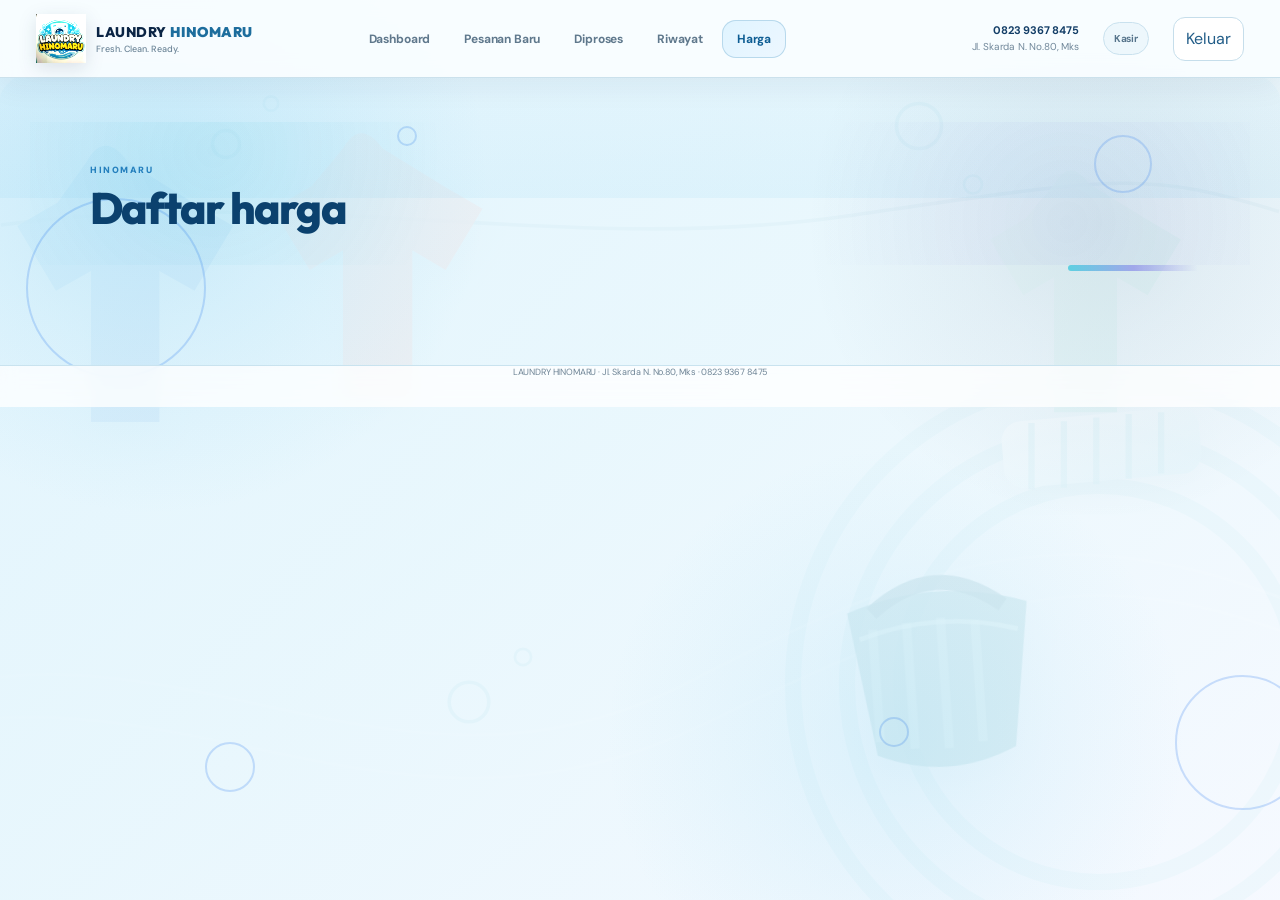
==== harga.html @ 33498ebe "Upload website Laundry Hinomaru" ====
<!DOCTYPE html>
<html lang="id">
 <head>
  <meta charset="utf-8"/>
  <meta content="width=device-width,initial-scale=1" name="viewport"/>
  <title>
   Harga &middot; Hinomaru
  </title>
  <link href="https://cdn.jsdelivr.net/npm/bootstrap@5.3.3/dist/css/bootstrap.min.css" rel="stylesheet"/>
  <link href="style.css" rel="stylesheet"/>
  <script src="jquery-3.7.1.min.js">
  </script>
 </head>
 <body class="app-bg price-page">
  <div class="wash-bg">
   <span>
   </span>
   <span>
   </span>
   <span>
   </span>
   <span>
   </span>
   <span>
   </span>
   <span>
   </span>
  </div>
  <header class="topbar">
   <a class="brand" href="index.html">
    <img src="assets/logo-hinomaru-bright.png"/>
    <span>
     LAUNDRY
     <b>
      HINOMARU
     </b>
     <small>
      Fresh. Clean. Ready.
     </small>
    </span>
   </a>
   <nav>
    <a href="index.html">
     Dashboard
    </a>
    <a href="pesanan.html">
     Pesanan Baru
    </a>
    <a href="proses.html">
     Diproses
    </a>
    <a href="riwayat.html">
     Riwayat
    </a>
    <a class="active" href="harga.html">
     Harga
    </a>
   </nav>
   <div class="nav-contact">
    <b>
     0823 9367 8475
    </b>
    <small>
     Jl. Skarda N. No.80, Mks
    </small>
   </div>
   <span class="cashier-chip">
    Kasir
    <b id="cashierName">
    </b>
   </span>
   <button class="logout-btn" id="logoutBtn" title="Keluar dari akun" type="button">
    Keluar
   </button>
  </header>
  <main class="container py-4">
   <div class="page-title mb-4">
    <div>
     <span class="eyebrow">
      HINOMARU
     </span>
     <h1>
      Daftar harga
     </h1>
    </div>
   </div>
   <section class="row row-cols-1 row-cols-md-2 row-cols-lg-3 g-4" id="fullPriceList">
   </section>
  </main>
  <footer>
   LAUNDRY HINOMARU &middot; Jl. Skarda N. No.80, Mks &middot; 0823 9367 8475
  </footer>
  <script src="https://cdn.jsdelivr.net/npm/bootstrap@5.3.3/dist/js/bootstrap.bundle.min.js">
  </script>
  <script src="app.js">
  </script>
 </body>
</html>
---- style.css ----
@import url("https://fonts.googleapis.com/css2?family=DM+Sans:wght@400;500;600;700&family=Outfit:wght@500;600;700;800&display=swap");
:root  {
--ink:#063e56;
  --ink2:#0b6179;
  --muted:#5f8290;
  --blue:#087fa8;
  --cyan:#19bfd1;
  --aqua:#d9f7ff;
  --mint:#ddf9f1;
  --lav:#e7e9ff;
  --peach:#fff0e5;
  --line:#b9e3ec;
  --white:#fff;
  --shadow:0 24px 70px rgba(3,82,111,.15)
}
html  {
scroll-behavior:smooth
}
body  {
margin:0;
  color:var(--ink);
  font-family:"DM Sans",Arial,sans-serif;
  background:#cfeef8
}
a  {
text-decoration:none;
  color:inherit
}
button,input,select  {
font:inherit
}
.app-bg  {
min-height:100vh;
  overflow-x:hidden;
  position:relative
}
.wash-bg  {
position:fixed;
  inset:0;
  pointer-events:none;
  overflow:hidden;
  z-index:-1;
  background:linear-gradient(135deg,rgba(196,237,248,.96),rgba(228,247,255,.9) 42%,rgba(213,247,241,.92)),url("assets/background.svg") center/cover fixed
}
.wash-bg:before  {
content:"";
  position:absolute;
  inset:0;
  background:radial-gradient(circle at 15% 18%,rgba(27,177,207,.2),transparent 24%),radial-gradient(circle at 85% 22%,rgba(112,130,236,.16),transparent 22%),radial-gradient(circle at 70% 84%,rgba(39,194,170,.16),transparent 28%);
  mix-blend-mode:multiply
}
.wash-bg:after  {
content:"";
  position:absolute;
  left:-8%;
  right:-8%;
  bottom:-7%;
  height:30%;
  background:linear-gradient(180deg,transparent,rgba(30,166,193,.18));
  border-radius:50% 50% 0 0;
  animation:waterPulse 8s ease-in-out infinite
}
.wash-bg span  {
position:absolute;
  border:2px solid rgba(22,151,182,.2);
  border-radius:50%;
  animation:float 8s ease-in-out infinite
}
.wash-bg span:nth-child(1)  {
width:180px;
  height:180px;
  left:2%;
  top:22%
}
.wash-bg span:nth-child(2)  {
width:58px;
  height:58px;
  right:10%;
  top:15%;
  animation-delay:1.4s
}
.wash-bg span:nth-child(3)  {
width:30px;
  height:30px;
  right:29%;
  bottom:17%;
  animation-delay:2.2s
}
.wash-bg span:nth-child(4)  {
width:135px;
  height:135px;
  right:-30px;
  bottom:10%;
  animation-delay:3s
}
.wash-bg span:nth-child(5)  {
width:20px;
  height:20px;
  left:31%;
  top:14%;
  animation-delay:3.8s
}
.wash-bg span:nth-child(6)  {
width:50px;
  height:50px;
  left:16%;
  bottom:12%;
  animation-delay:1s
}
.topbar  {
height:76px;
  background:rgba(247,253,255,.84);
  backdrop-filter:blur(20px);
  border-bottom:1px solid rgba(128,202,213,.38);
  display:flex;
  align-items:center;
  padding:0 34px;
  gap:24px;
  position:sticky;
  top:0;
  z-index:20;
  box-shadow:0 4px 25px rgba(4,83,105,.05)
}
.brand  {
display:flex;
  align-items:center;
  gap:10px;
  min-width:245px
}
.brand img  {
width:48px;
  height:48px;
  object-fit:contain;
  filter:brightness(1.18) contrast(1.03) drop-shadow(0 4px 7px rgba(0,80,100,.1))
}
.brand span  {
font:800 13px "Outfit";
  letter-spacing:.04em
}
.brand small  {
display:block;
  font:500 9px "DM Sans";
  color:#8aa0a7;
  letter-spacing:0;
  margin-top:2px
}
nav  {
display:flex;
  align-items:center;
  gap:4px;
  flex:1;
  justify-content:center
}
nav a  {
padding:10px 14px;
  border-radius:13px;
  color:#67818c;
  font-size:12px;
  font-weight:700;
  transition:.25s
}
nav a:hover  {
color:var(--blue);
  background:#e9fbfc;
  transform:translateY(-1px)
}
nav a.active  {
color:#066d8c;
  background:#dff7f8;
  box-shadow:inset 0 0 0 1px #c7edf0
}
.nav-contact  {
min-width:205px;
  text-align:right;
  color:#087f99;
  line-height:1.15
}
.nav-contact b  {
display:block;
  font-size:11px
}
.nav-contact small  {
display:block;
  margin-top:4px;
  color:#7d949c;
  font-size:9px
}
.container  {
width:min(1160px,calc(100% - 42px));
  margin:32px auto 72px
}
.hero  {
border-radius:32px;
  position:relative;
  overflow:hidden
}
.modern-hero  {
min-height:400px;
  padding:50px 54px;
  display:flex;
  align-items:center;
  background:linear-gradient(118deg,#08789b 0%,#10a8bd 50%,#46d2d1 100%);
  box-shadow:0 28px 70px rgba(5,105,128,.18);
  color:#fff
}
.modern-hero:before  {
content:"";
  position:absolute;
  width:620px;
  height:620px;
  border-radius:50%;
  right:-230px;
  top:-300px;
  border:40px solid rgba(255,255,255,.07);
  box-shadow:0 0 0 40px rgba(255,255,255,.035),0 0 0 80px rgba(255,255,255,.025)
}
.modern-hero:after  {
content:"";
  position:absolute;
  left:-10%;
  right:-10%;
  bottom:-50px;
  height:100px;
  background:rgba(255,255,255,.08);
  border-radius:50% 50% 0 0;
  transform:rotate(-2deg)
}
.hero-copy  {
position:relative;
  z-index:2
}
.eyebrow  {
font-size:9px;
  font-weight:900;
  letter-spacing:.17em;
  color:#0c92a7
}
.hero .eyebrow  {
color:#c8ffff
}
.hero h1,.page-title h1  {
font:800 48px/1.02 "Outfit";
  margin:12px 0
}
.hero h1 em  {
font-style:normal;
  color:#c7ffff
}
.hero p  {
max-width:430px;
  color:#d9fbfc;
  margin:0 0 24px;
  font-size:13px
}
.primary-btn  {
border:0;
  border-radius:14px;
  background:linear-gradient(135deg,#fff,#e5ffff);
  color:#076d8c;
  padding:13px 18px;
  font-weight:900;
  cursor:pointer;
  box-shadow:0 12px 26px rgba(0,50,70,.16);
  transition:.25s
}
.primary-btn:hover  {
transform:translateY(-3px);
  box-shadow:0 18px 32px rgba(0,50,70,.22)
}
.laundry-scene  {
position:absolute;
  right:45px;
  top:30px;
  width:410px;
  height:335px;
  z-index:2
}
.clothes-line  {
position:absolute;
  left:25px;
  right:25px;
  top:72px;
  height:2px;
  background:rgba(255,255,255,.62);
  transform:rotate(-4deg);
  box-shadow:0 4px 12px rgba(0,0,0,.08)
}
.hanger  {
position:absolute;
  top:66px;
  width:92px;
  height:135px
}
.hanger i  {
position:absolute;
  top:-2px;
  left:42px;
  width:9px;
  height:17px;
  border:2px solid rgba(255,255,255,.8);
  border-bottom:0;
  border-radius:8px
}
.hanger b  {
position:absolute;
  left:10px;
  top:13px;
  width:72px;
  height:105px;
  border-radius:15px 15px 28px 28px;
  background:linear-gradient(145deg,rgba(255,255,255,.85),rgba(184,248,250,.38));
  box-shadow:inset 0 0 0 1px rgba(255,255,255,.35);
  clip-path:polygon(30% 0,70% 0,82% 16%,100% 27%,87% 47%,75% 36%,75% 100%,25% 100%,25% 36%,13% 47%,0 27%,18% 16%)
}
.h1  {
left:35px
}
.h2  {
left:147px;
  top:85px;
  transform:scale(.84) rotate(3deg)
}
.h3  {
right:35px;
  top:63px;
  transform:scale(.72) rotate(-3deg)
}
.h1 b  {
background:linear-gradient(145deg,#ffd9dc,#bdeef7)
}
.h2 b  {
background:linear-gradient(145deg,#d8e0ff,#9fe7ee)
}
.h3 b  {
background:linear-gradient(145deg,#fff2c8,#b8f0ea)
}
.folded-stack  {
position:absolute;
  left:34px;
  bottom:38px;
  width:150px;
  height:82px
}
.folded-stack i  {
position:absolute;
  left:0;
  width:150px;
  height:34px;
  border-radius:11px;
  background:linear-gradient(135deg,#e5faff,#9edce8);
  box-shadow:0 8px 10px rgba(0,70,90,.12);
  border:1px solid rgba(255,255,255,.35)
}
.folded-stack i:nth-child(1)  {
bottom:0
}
.folded-stack i:nth-child(2)  {
bottom:23px;
  left:8px;
  background:linear-gradient(135deg,#e9edff,#b9c9f4)
}
.folded-stack i:nth-child(3)  {
bottom:45px;
  left:15px;
  background:linear-gradient(135deg,#fff0e8,#f5d4bd)
}
.basket  {
position:absolute;
  right:42px;
  bottom:35px;
  width:145px;
  height:88px;
  border-radius:16px 16px 28px 28px;
  background:repeating-linear-gradient(90deg,rgba(255,255,255,.18) 0 9px,rgba(255,255,255,.04) 9px 17px),linear-gradient(145deg,#2c91aa,#126f8f);
  box-shadow:0 18px 25px rgba(0,70,90,.18);
  transform:skew(-4deg)
}
.basket:before  {
content:"";
  position:absolute;
  left:23px;
  top:-18px;
  width:98px;
  height:35px;
  border:6px solid rgba(255,255,255,.45);
  border-bottom:0;
  border-radius:60px 60px 0 0
}
.basket span  {
position:absolute;
  width:22px;
  height:22px;
  border-radius:50%;
  background:#c9faff;
  top:-17px;
  animation:bubble 3s infinite
}
.basket span:nth-child(1)  {
left:42px
}
.basket span:nth-child(2)  {
left:68px;
  top:-27px;
  animation-delay:.7s
}
.basket span:nth-child(3)  {
left:91px;
  top:-12px;
  animation-delay:1.3s
}
.basket b  {
position:absolute;
  right:12px;
  bottom:10px;
  color:#bdf8fa;
  font:800 18px "Outfit"
}
.scene-bubble  {
position:absolute;
  border:2px solid rgba(255,255,255,.5);
  border-radius:50%;
  color:#fff;
  display:grid;
  place-items:center;
  animation:bubble 4s ease-in-out infinite
}
.b1  {
width:32px;
  height:32px;
  right:20px;
  top:38px
}
.b2  {
width:13px;
  height:13px;
  right:92px;
  top:22px;
  animation-delay:1s
}
.b3  {
width:19px;
  height:19px;
  left:7px;
  bottom:105px;
  animation-delay:1.8s
}
.water-ring  {
position:absolute;
  width:260px;
  height:90px;
  right:25px;
  bottom:8px;
  border:3px solid rgba(255,255,255,.27);
  border-radius:50%;
  transform:rotate(-6deg)
}
.stats  {
display:grid;
  grid-template-columns:repeat(5,1fr);
  gap:14px;
  margin-top:18px
}
.stat-card  {
background:linear-gradient(145deg,rgba(249,254,255,.82),rgba(228,249,255,.72));
  border:1px solid rgba(204,235,239,.95);
  border-radius:20px;
  padding:18px;
  display:flex;
  align-items:center;
  gap:12px;
  box-shadow:0 12px 30px rgba(4,83,105,.06);
  transition:.25s;
  backdrop-filter:blur(12px)
}
.stat-card:hover  {
transform:translateY(-5px);
  box-shadow:0 18px 38px rgba(4,83,105,.11)
}
.stat-card small  {
display:block;
  color:#78909a;
  font-size:10px
}
.stat-card strong  {
font:800 22px "Outfit";
  display:block;
  margin-top:2px
}
.revenue  {
background:linear-gradient(135deg,#e4faf4,#e6f9ff)
}
.dashboard-grid  {
display:grid;
  grid-template-columns:1.35fr .65fr;
  gap:18px;
  margin-top:18px
}
.panel  {
background:linear-gradient(145deg,rgba(248,254,255,.84),rgba(230,249,255,.78));
  border:1px solid rgba(209,236,239,.95);
  border-radius:26px;
  box-shadow:0 18px 50px rgba(4,83,105,.08);
  backdrop-filter:blur(14px)
}
.recent-panel  {
padding:25px
}
.panel-head  {
display:flex;
  justify-content:space-between;
  align-items:center;
  margin-bottom:15px
}
.panel-head h2,.items-head h2,.queue-panel h2  {
font:700 21px "Outfit";
  margin:5px 0
}
.panel-head a  {
font-size:11px;
  color:#0887a1;
  font-weight:800
}
.recent-item  {
display:flex;
  align-items:center;
  justify-content:space-between;
  padding:15px 0;
  border-bottom:1px solid #e6f2f3;
  transition:.2s
}
.recent-item:last-child  {
border-bottom:0
}
.recent-item:hover  {
padding-left:5px
}
.recent-item b  {
display:block;
  font-size:13px
}
.recent-item small  {
display:block;
  color:#81959d;
  font-size:10px;
  margin-top:3px;
  max-width:480px;
  white-space:nowrap;
  overflow:hidden;
  text-overflow:ellipsis
}
.recent-item strong  {
font:800 14px "Outfit"
}
.flow-step>span  {
width:34px;
  height:34px;
  border-radius:12px;
  background:#e8f8fa;
  color:#0a88a2;
  display:grid;
  place-items:center;
  font:800 10px "Outfit"
}
.flow-step.active>span  {
background:#d5f7ed;
  color:#11825f
}
.flow-step b  {
display:block;
  font-size:11px
}
.flow-step small  {
display:block;
  color:#83989f;
  font-size:9px;
  margin-top:3px
}
.page-title  {
display:flex;
  justify-content:space-between;
  align-items:flex-end;
  margin-bottom:22px
}
.page-title h1  {
font-size:40px;
  margin:6px 0
}
.page-title p  {
margin:0;
  color:#78909a;
  font-size:13px
}
.search  {
display:flex;
  align-items:center;
  gap:8px;
  background:rgba(255,255,255,.78);
  border:1px solid #cfe9ec;
  border-radius:13px;
  padding:0 12px;
  width:250px
}
.search input  {
border:0;
  box-shadow:none;
  margin:0;
  padding:10px 2px;
  width:100%;
  background:transparent;
  outline:none
}
.order-layout  {
display:grid;
  grid-template-columns:1.35fr .65fr;
  gap:18px
}
.order-panel  {
padding:28px
}
.order-panel label  {
display:block;
  font-size:11px;
  font-weight:700;
  color:#55707a;
  margin-bottom:18px
}
.order-panel input,.order-panel select  {
width:100%;
  border:1px solid #c9e6ea;
  background:rgba(252,255,255,.92);
  border-radius:13px;
  padding:13px 14px;
  outline:none;
  color:var(--ink);
  margin-top:7px;
  transition:.2s
}
.order-panel input:focus,.order-panel select:focus  {
border-color:#55c7d3;
  box-shadow:0 0 0 4px rgba(36,197,216,.10)
}
.items-head  {
display:flex;
  align-items:center;
  justify-content:space-between;
  margin:18px 0 12px
}
.outline-btn  {
border:1px solid #bfe2e6;
  background:rgba(255,255,255,.86);
  color:#087f98;
  border-radius:11px;
  padding:9px 12px;
  font-size:11px;
  font-weight:900;
  cursor:pointer
}
.service-row  {
display:grid;
  grid-template-columns:1fr 115px 145px 42px;
  gap:8px;
  align-items:end;
  padding:12px;
  background:linear-gradient(135deg,#f7ffff,#f0fbff);
  border:1px solid #d9edef;
  border-radius:17px;
  margin-bottom:9px;
  animation:rise .35s both
}
.service-row label  {
margin:0
}
.service-row select,.service-row input  {
margin-top:5px;
  padding:11px 10px
}
.row-price  {
font-size:10px;
  color:#75909a;
  padding:0 4px 11px
}
.row-price b  {
display:block;
  color:#087f98;
  font:800 12px "Outfit";
  margin-top:3px
}
.remove-item  {
width:38px;
  height:38px;
  border-radius:11px;
  border:0;
  background:#fff0f0;
  color:#d66a6a;
  cursor:pointer
}
.order-total  {
margin-top:16px;
  padding:17px;
  border-radius:18px;
  background:linear-gradient(135deg,#dff8f3,#e4f8ff);
  display:flex;
  align-items:center;
  justify-content:space-between
}
.order-total small  {
display:block;
  color:#78909a;
  font-size:10px
}
.order-total strong  {
font:800 27px "Outfit";
  display:block;
  margin-top:2px
}
.side-note h2  {
font:800 29px/1.08 "Outfit";
  margin:8px 0 22px
}
.mini-info>span  {
width:25px;
  height:25px;
  border-radius:8px;
  background:#dff7ef;
  color:#0b9a73;
  display:grid;
  place-items:center;
  font-size:12px
}
.mini-info b  {
display:block;
  font-size:11px
}
.mini-info small  {
display:block;
  color:#80959d;
  font-size:10px;
  margin-top:2px
}
.queue-grid  {
display:grid;
  grid-template-columns:1fr 1fr;
  gap:18px
}
.queue-panel  {
padding:22px
}
.queue-panel h2  {
display:flex;
  align-items:center;
  gap:7px
}
.queue-panel h2 b  {
font-size:10px;
  background:#eaf8f8;
  padding:4px 7px;
  border-radius:10px;
  color:#14849a
}
.dot  {
width:9px;
  height:9px;
  border-radius:50%;
  display:inline-block
}
.dot.processing  {
background:#f2b93f;
  box-shadow:0 0 0 5px #fff5db
}
.dot.done  {
background:#21b58a;
  box-shadow:0 0 0 5px #dcf8ee
}
.queue-card  {
border:1px solid #e0eff1;
  border-radius:17px;
  padding:15px;
  margin:10px 0;
  background:rgba(251,255,255,.88);
  transition:.22s
}
.queue-card:hover  {
transform:translateY(-3px);
  box-shadow:0 10px 24px rgba(5,83,105,.08)
}
.queue-top  {
display:flex;
  justify-content:space-between;
  align-items:center
}
.nota  {
font:700 11px "Outfit";
  color:#07819c
}
.status  {
font-size:9px;
  font-weight:900;
  border-radius:20px;
  padding:6px 9px
}
.status.DIPROSES  {
background:#fff4d9;
  color:#aa7410
}
.status.SELESAI  {
background:#dcf8ed;
  color:#138360
}
.status.DIAMBIL  {
background:#e9efff;
  color:#5266a7
}
.queue-card h3  {
font:700 15px "Outfit";
  margin:12px 0 5px
}
.queue-card p  {
font-size:10px;
  color:#778f97;
  margin:0
}
.queue-actions  {
display:flex;
  gap:6px;
  margin-top:13px
}
.small-btn  {
border:1px solid #cce7ea;
  background:#fff;
  border-radius:9px;
  padding:7px 9px;
  font-size:9px;
  font-weight:900;
  color:#087f98;
  cursor:pointer
}
.small-btn.success  {
background:#e4faf2;
  color:#11805e;
  border-color:#c6eedf
}
.small-btn.dark  {
background:#eaf1ff;
  color:#536da5;
  border-color:#d5e0fa
}
.history-panel  {
padding:20px
}
.history-head  {
display:flex;
  justify-content:space-between;
  align-items:center;
  margin-bottom:15px;
  color:#7b9299;
  font-size:11px
}
.table-wrap  {
overflow:auto
}
table  {
width:100%;
  border-collapse:collapse;
  min-width:700px
}
th  {
font-size:9px;
  text-transform:uppercase;
  letter-spacing:.08em;
  color:#8ba0a7;
  text-align:left;
  padding:12px;
  border-bottom:1px solid #e4f0f2
}
td  {
font-size:11px;
  padding:15px 12px;
  border-bottom:1px solid #edf4f5
}
td b  {
font-family:"Outfit"
}
.table-action  {
color:#087f98;
  font-weight:900;
  font-size:10px
}
.price-card  {
border-radius:22px;
  background:rgba(255,255,255,.78);
  border:1px solid #d9eef0;
  box-shadow:0 12px 35px rgba(4,83,105,.07);
  position:relative;
  overflow:hidden;
  transition:.25s
}
.price-card:hover  {
transform:translateY(-6px);
  box-shadow:0 22px 45px rgba(4,83,105,.12)
}
.price-card:after  {
content:"";
  position:absolute;
  width:120px;
  height:120px;
  border-radius:50%;
  background:linear-gradient(135deg,#e3f8ff,#f0eaff);
  right:-45px;
  top:-45px
}
.price-card h3  {
font:700 17px "Outfit";
  margin:0 0 6px;
  position:relative;
  z-index:1
}
.price-card p  {
color:#8aa0a8;
  font-size:10px;
  margin:0;
  position:relative;
  z-index:1
}
.price-card strong  {
display:block;
  font:800 22px "Outfit";
  margin-top:17px;
  color:#07819b;
  position:relative;
  z-index:1
}
.toast  {
position:fixed;
  right:22px;
  bottom:22px;
  background:#073b4c;
  color:#fff;
  border-radius:13px;
  padding:12px 16px;
  font-size:11px;
  box-shadow:0 15px 35px rgba(0,0,0,.18);
  transform:translateY(30px);
  opacity:0;
  pointer-events:none;
  transition:.3s;
  z-index:100
}
.toast.show  {
transform:translateY(0);
  opacity:1
}
.empty-state  {
text-align:center;
  color:#91a4aa;
  font-size:11px;
  padding:35px
}
.receipt-page  {
background:linear-gradient(135deg,#eafafb,#f3f0ff);
  min-height:100vh;
  padding:25px
}
.receipt-actions  {
max-width:700px;
  margin:0 auto 18px;
  display:flex;
  justify-content:space-between;
  align-items:center
}
.receipt-actions>a  {
font-size:12px;
  font-weight:900;
  color:#087f98
}
.receipt  {
width:min(700px,100%);
  margin:auto;
  background:#fff;
  padding:42px;
  border-radius:24px;
  box-shadow:0 24px 70px rgba(4,83,105,.15)
}
.receipt-head  {
display:flex;
  align-items:center;
  gap:15px;
  padding-bottom:18px;
  border-bottom:1px dashed #cbdfe2
}
.receipt-head img  {
width:70px;
  height:70px;
  object-fit:contain
}
.receipt-head h2  {
font:800 25px "Outfit";
  margin:0
}
.receipt-head p  {
font-size:10px;
  color:#718991;
  margin:3px 0
}
.receipt-title  {
text-align:center;
  font:800 18px "Outfit";
  margin:25px 0
}
.receipt-meta  {
display:grid;
  grid-template-columns:1fr 1fr;
  gap:13px
}
.receipt-meta span,.receipt-item small,.receipt-status span  {
display:block;
  color:#8aa0a7;
  font-size:9px
}
.receipt-meta b  {
display:block;
  font-size:11px;
  margin-top:4px
}
.receipt-line  {
border-top:1px dashed #d4e3e5;
  margin:22px 0
}
.receipt-item  {
padding:10px 0;
  border-bottom:1px solid #edf3f4;
  display:flex;
  justify-content:space-between
}
.receipt-item b  {
display:block;
  font-size:12px
}
.receipt-item strong  {
font:700 13px "Outfit"
}
.receipt-total  {
display:flex;
  justify-content:space-between;
  align-items:center;
  margin-top:20px
}
.receipt-total span  {
font-size:11px;
  font-weight:900
}
.receipt-total strong  {
font:800 27px "Outfit";
  color:#087f98
}
.receipt-status b  {
font-size:10px
}
.receipt-thanks  {
text-align:center;
  color:#80959d;
  font-size:10px;
  margin:25px 0 0
}
footer  {
text-align:center;
  color:#7e969e;
  font-size:9px;
  padding:0 20px 28px
}

.order-visual .eyebrow  {
display:none
}
.flow-panel .panel-head h2,.flow-panel .flow-step b,.flow-panel .flow-step small  {
display:none
}
.flow-panel .panel-head  {
margin:0
}
.flow-panel .panel-head>div  {
width:100%;
  height:10px
}
.flow-panel .panel-head .eyebrow  {
display:none
}
.flow-step>span  {
width:52px;
  height:52px;
  border-radius:18px;
  background:linear-gradient(135deg,#c9f1fb,#dcdcff);
  font-size:12px;
  box-shadow:0 8px 20px rgba(8,127,168,.1)
}
.flow-step.active>span  {
background:linear-gradient(135deg,#c8f6e8,#bceef8);
  color:#087b72
}
.recent-panel  {
background:linear-gradient(145deg,rgba(252,255,255,.86),rgba(229,248,255,.76))
}
.page-title  {
position:relative
}
.page-title:after  {
content:"";
  position:absolute;
  right:0;
  bottom:-8px;
  width:130px;
  height:6px;
  border-radius:999px;
  background:linear-gradient(90deg,#36c7dc,#8e91e8,transparent);
  opacity:.75
}
.price-card  {
background:linear-gradient(145deg,rgba(252,255,255,.84),rgba(226,247,255,.78))
}
.queue-card  {
background:linear-gradient(145deg,rgba(251,255,255,.92),rgba(232,249,255,.84))
}
.history-panel  {
background:linear-gradient(145deg,rgba(251,255,255,.88),rgba(229,248,255,.8))
}
.container  {
position:relative
}
.container:before  {
content:"";
  position:absolute;
  z-index:-1;
  left:-40px;
  right:-40px;
  top:8%;
  height:80%;
  background:radial-gradient(circle at 15% 20%,rgba(37,186,210,.08),transparent 22%),radial-gradient(circle at 85% 70%,rgba(117,124,230,.07),transparent 24%);
  pointer-events:none
}

:root  {
--ink:#063c58;
  --ink2:#075f7c;
  --muted:#668797;
  --blue:#087ea7;
  --cyan:#19bfd0;
  --sky:#eafaff;
  --mint:#e9fff9;
  --lav:#eef0ff;
  --peach:#fff2e9;
  --line:#a9dce9;
  --shadow:0 24px 70px rgba(3,73,104,.15);
  --deep-shadow:0 30px 90px rgba(2,73,102,.20)
}
body  {
background:#bfe8f4;
  color:var(--ink)
}
.wash-bg  {
background:linear-gradient(120deg,rgba(210,246,253,.76),rgba(225,236,255,.62) 52%,rgba(209,251,242,.7)),url("assets/background.svg") center/cover fixed;
  filter:saturate(1.12)
}
.wash-bg:before  {
background:linear-gradient(115deg,rgba(0,104,145,.08),rgba(42,203,216,.03) 45%,rgba(120,105,232,.07));
  mix-blend-mode:normal
}
.wash-bg:after  {
height:22%;
  bottom:-8%;
  background:linear-gradient(180deg,transparent,rgba(9,144,173,.12));
  animation:waterPulse 7s ease-in-out infinite
}
.topbar  {
height:82px;
  background:rgba(250,255,255,.82);
  border-bottom:1px solid rgba(104,190,211,.28);
  box-shadow:0 10px 40px rgba(5,80,108,.08)
}
.brand img  {
width:50px;
  height:50px;
  filter:brightness(1.16) saturate(1.08) contrast(1.04) drop-shadow(0 6px 10px rgba(0,85,105,.15))
}
.brand span  {
font-size:13px
}
.brand small  {
font-size:9px;
  color:#75919d
}
nav a  {
font-size:12px;
  padding:11px 16px;
  border-radius:14px
}
nav a.active  {
background:linear-gradient(135deg,#dcf9ff,#e7f1ff);
  box-shadow:0 8px 22px rgba(26,164,194,.10),inset 0 0 0 1px #b9e9f0
}
.nav-contact  {
min-width:230px
}
.nav-contact b  {
font-size:11px
}
.nav-contact small  {
font-size:10px;
  color:#668493
}
.container  {
margin:34px auto 78px
}
.modern-hero  {
min-height:430px;
  padding:56px 58px;
  background:linear-gradient(110deg,rgba(4,112,150,.97),rgba(12,160,184,.93) 48%,rgba(60,198,207,.91)),url("assets/background.svg") right center/cover;
  box-shadow:var(--deep-shadow);
  border:1px solid rgba(255,255,255,.34)
}
.modern-hero:before  {
width:720px;
  height:720px;
  right:-250px;
  top:-390px;
  border:42px solid rgba(255,255,255,.09);
  box-shadow:0 0 0 42px rgba(255,255,255,.035),0 0 0 88px rgba(255,255,255,.025)
}
.modern-hero:after  {
bottom:-70px;
  height:130px;
  background:linear-gradient(180deg,rgba(255,255,255,.05),rgba(255,255,255,.14));
  animation:heroWave 8s ease-in-out infinite
}
@keyframes heroWave  {
50%  {
transform:translateY(-8px) rotate(1deg) scaleX(1.04)
  }
}
.hero-copy  {
max-width:560px
}
.hero h1  {
font-size:56px;
  letter-spacing:-.035em;
  text-shadow:0 10px 25px rgba(0,54,75,.12)
}
.hero h1 em  {
color:#d8ffff
}
.hero p  {
font-size:14px;
  color:#e6ffff;
  max-width:520px
}
.hero-actions  {
display:flex;
  align-items:center;
  gap:18px
}
.hero-link  {
font-weight:800;
  font-size:12px;
  color:#dcffff;
  transition:.25s
}
.hero-link:hover  {
transform:translateX(4px);
  color:#fff
}
.hero-glass-card strong  {
display:block;
  font:800 20px "Outfit"
}
.hero-glass-card small  {
display:block;
  margin-top:5px;
  color:#dcffff;
  font-size:9px
}
@keyframes cardFloat  {
50%  {
transform:translateY(-8px)
  }
}
.stats  {
gap:16px
}
.stat-card  {
background:linear-gradient(145deg,rgba(255,255,255,.92),rgba(232,249,255,.74));
  border:1px solid rgba(132,205,219,.35);
  box-shadow:0 18px 42px rgba(4,87,111,.11);
  transition:.28s;
  position:relative;
  overflow:hidden
}
.stat-card:after  {
content:"";
  position:absolute;
  width:90px;
  height:90px;
  border-radius:50%;
  right:-30px;
  bottom:-40px;
  background:rgba(39,190,207,.12)
}
.stat-card:hover  {
transform:translateY(-5px);
  box-shadow:0 25px 50px rgba(4,87,111,.16)
}
.panel  {
background:linear-gradient(145deg,rgba(255,255,255,.94),rgba(238,251,255,.80));
  border:1px solid rgba(125,204,219,.34);
  box-shadow:0 24px 60px rgba(3,78,106,.12);
  backdrop-filter:blur(12px);
  transition:.25s
}
.panel:hover  {
box-shadow:0 28px 70px rgba(3,78,106,.15)
}
.recent-panel,.order-panel,.queue-panel,.history-panel  {
border-radius:26px
}
.recent-item  {
transition:.22s
}
.recent-item:hover  {
background:linear-gradient(90deg,#e9fbff,#f4f0ff);
  transform:translateX(4px)
}
.page-title  {
padding:24px 8px 26px
}
.page-title h1  {
font-size:46px;
  letter-spacing:-.03em
}
.page-title p  {
font-size:12px;
  color:#668797
}
.eyebrow  {
color:#0788a6
}
.order-layout  {
gap:22px
}
.order-panel  {
padding:28px
}
.service-row  {
background:linear-gradient(145deg,#f8feff,#eaf8fc);
  border:1px solid #c4e9f0;
  box-shadow:0 8px 24px rgba(4,98,122,.07);
  transition:.2s
}
.service-row:hover  {
transform:translateY(-2px);
  box-shadow:0 14px 30px rgba(4,98,122,.10)
}
select,input  {
border-color:#b9e2eb;
  background:rgba(255,255,255,.78)
}
select:focus,input:focus  {
border-color:#1ab4ca;
  box-shadow:0 0 0 4px rgba(26,180,202,.12);
  outline:none
}
.outline-btn  {
background:linear-gradient(135deg,#fff,#edf8ff);
  border-color:#9bd9e7;
  color:#087ea0
}
.order-total  {
background:linear-gradient(135deg,#e9fbff,#f0f0ff);
  border:1px solid #c0e7ef;
  border-radius:20px
}
.queue-card  {
background:linear-gradient(145deg,#faffff,#eaf8ff);
  border:1px solid #c5e8f0;
  box-shadow:0 12px 30px rgba(4,84,110,.08);
  border-radius:20px;
  transition:.25s
}
.queue-card:hover  {
transform:translateY(-4px) scale(1.005);
  box-shadow:0 20px 42px rgba(4,84,110,.13)
}
.small-btn  {
border-radius:11px
}
.status  {
box-shadow:inset 0 0 0 1px rgba(0,0,0,.03)
}
.history-panel  {
overflow:hidden
}
.history-head  {
background:linear-gradient(90deg,#e9fbff,#f1f0ff);
  border-bottom:1px solid #c5e9ef
}
.table-wrap  {
background:rgba(255,255,255,.68)
}
tbody tr  {
transition:.18s
}
tbody tr:hover  {
background:#eafaff
}
.price-card  {
background:linear-gradient(145deg,rgba(255,255,255,.95),rgba(230,249,255,.82));
  border:1px solid #bde5ed;
  box-shadow:0 18px 42px rgba(4,87,111,.10);
  border-radius:24px;
  transition:.28s;
  position:relative;
  overflow:hidden
}
.price-card:after  {
content:"";
  position:absolute;
  width:130px;
  height:130px;
  right:-50px;
  bottom:-70px;
  border-radius:50%;
  background:linear-gradient(135deg,#bdeff4,#e7e6ff);
  opacity:.7
}
.price-card:hover  {
transform:translateY(-7px);
  box-shadow:0 26px 52px rgba(4,87,111,.16)
}
.receipt-page  {
background:linear-gradient(135deg,#d9f7ff,#eef1ff 55%,#dcfff5);
  min-height:100vh
}
.receipt-actions  {
background:rgba(255,255,255,.82);
  border-bottom:1px solid #b9e4ec;
  backdrop-filter:blur(15px)
}
.receipt  {
box-shadow:0 30px 80px rgba(2,74,103,.18);
  border:1px solid #c0e8ef;
  border-radius:24px;
  background:rgba(255,255,255,.96)
}
footer  {
background:rgba(220,249,255,.72);
  border-top:1px solid rgba(100,190,208,.28);
  color:#5d8190;
  backdrop-filter:blur(8px)
}
.receipt-page  {
background:linear-gradient(135deg,rgba(217,247,255,.88),rgba(238,241,255,.86) 55%,rgba(220,255,245,.88)),url("assets/background.svg") center/cover fixed
}

:root  {
--ink:#06364b;
  --blue:#087fa8;
  --cyan:#18bfd1;
  --violet:#6f6bd8;
  --coral:#f28c79;
  --lime:#68c9a8
}
body  {
background:#bfe8f3
}
.wash-bg  {
background-image:linear-gradient(135deg,rgba(70,194,218,.90),rgba(198,238,249,.82) 48%,rgba(222,215,250,.84)),url("assets/background.svg");
  background-blend-mode:multiply,normal;
  background-size:cover;
  background-position:center;
  filter:saturate(1.18)
}
.wash-bg:before  {
background:radial-gradient(circle at 10% 18%,rgba(0,115,165,.28),transparent 23%),radial-gradient(circle at 88% 16%,rgba(111,107,216,.24),transparent 24%),radial-gradient(circle at 72% 82%,rgba(255,137,115,.18),transparent 24%);
  mix-blend-mode:normal
}
.topbar  {
background:rgba(239,252,255,.78);
  border-bottom-color:rgba(34,154,181,.28);
  box-shadow:0 8px 28px rgba(0,71,96,.08)
}
.brand span  {
color:#073c50
}
.brand small  {
color:#638996
}
.nav-contact b  {
color:#057895
}
.nav-contact small  {
color:#597b87
}

.dashboard-page .wash-bg  {
background-image:linear-gradient(135deg,rgba(7,126,159,.88),rgba(33,186,204,.76) 45%,rgba(101,112,214,.72)),url("assets/background.svg")
}
.order-page .wash-bg  {
background-image:linear-gradient(135deg,rgba(38,144,184,.82),rgba(83,202,215,.70) 48%,rgba(137,113,214,.70)),url("assets/background.svg")
}
.process-page .wash-bg  {
background-image:linear-gradient(135deg,rgba(13,116,166,.86),rgba(55,181,213,.72) 48%,rgba(95,146,229,.72)),url("assets/background.svg")
}
.history-page .wash-bg  {
background-image:linear-gradient(135deg,rgba(17,133,159,.84),rgba(61,198,205,.70) 45%,rgba(239,157,137,.58)),url("assets/background.svg")
}
.price-page .wash-bg  {
background-image:linear-gradient(135deg,rgba(18,137,155,.84),rgba(73,202,193,.70) 45%,rgba(125,142,224,.62)),url("assets/background.svg")
}
.dashboard-page .wash-bg:after  {
background:linear-gradient(180deg,transparent,rgba(111,107,216,.20))
}
.order-page .wash-bg:after  {
background:linear-gradient(180deg,transparent,rgba(255,151,124,.18))
}
.process-page .wash-bg:after  {
background:linear-gradient(180deg,transparent,rgba(87,121,230,.22))
}
.history-page .wash-bg:after  {
background:linear-gradient(180deg,transparent,rgba(246,142,122,.22))
}
.price-page .wash-bg:after  {
background:linear-gradient(180deg,transparent,rgba(87,198,171,.24))
}
.container  {
position:relative
}
.hero.modern-hero  {
min-height:430px;
  background:linear-gradient(118deg,#066e91 0%,#0aa7ba 48%,#38c8c6 100%);
  box-shadow:0 34px 90px rgba(0,71,100,.25)
}
.hero.modern-hero:before  {
border-color:rgba(255,255,255,.09);
  box-shadow:0 0 0 42px rgba(255,255,255,.045),0 0 0 84px rgba(255,255,255,.025)
}
.hero.modern-hero:after  {
background:linear-gradient(90deg,rgba(255,255,255,.08),rgba(255,255,255,.02));
  height:130px
}
.hero-copy h1  {
letter-spacing:-.035em;
  text-shadow:0 7px 25px rgba(0,55,75,.16)
}
.hero-actions  {
display:flex;
  align-items:center;
  gap:18px
}
.hero-link  {
font-size:12px;
  font-weight:800;
  color:#d9ffff;
  border-bottom:1px solid rgba(255,255,255,.4);
  padding-bottom:3px
}
.hero-link:hover  {
color:#fff;
  transform:translateX(3px)
}
.stats  {
position:relative
}
.stat-card  {
border-color:rgba(255,255,255,.62);
  background:linear-gradient(145deg,rgba(255,255,255,.90),rgba(222,247,253,.72));
  box-shadow:0 16px 38px rgba(0,65,91,.13)
}
.stat-card:nth-child(2)  {
background:linear-gradient(145deg,rgba(255,248,229,.94),rgba(228,245,255,.76))
}
.stat-card:nth-child(3)  {
background:linear-gradient(145deg,rgba(230,255,247,.94),rgba(223,249,255,.76))
}
.stat-card:nth-child(4)  {
background:linear-gradient(145deg,rgba(240,238,255,.95),rgba(224,247,255,.78))
}
.revenue  {
background:linear-gradient(135deg,#e8fff7,#dff5ff)!important
}
.dashboard-grid  {
grid-template-columns:1fr
}
.recent-panel  {
min-height:320px;
  position:relative;
  overflow:hidden
}
.recent-panel:after  {
content:"";
  position:absolute;
  right:-100px;
  bottom:-120px;
  width:420px;
  height:420px;
  background:url("assets/background.svg") center/cover no-repeat;
  opacity:.22;
  filter:saturate(1.4);
  pointer-events:none;
  border-radius:50%
}
.recent-panel>*  {
position:relative;
  z-index:2
}

.page-title  {
position:relative
}
.page-title h1  {
letter-spacing:-.025em;
  text-shadow:0 7px 18px rgba(0,74,94,.10)
}
.order-layout,.queue-grid,.history-panel  {
position:relative;
  z-index:2
}
.panel  {
background:linear-gradient(145deg,rgba(250,255,255,.90),rgba(220,246,252,.80));
  border-color:rgba(255,255,255,.70);
  box-shadow:0 24px 65px rgba(0,66,91,.14)
}
.order-panel  {
box-shadow:0 28px 70px rgba(0,74,96,.16)
}
.service-row  {
background:linear-gradient(135deg,rgba(245,254,255,.92),rgba(224,246,255,.80));
  border-color:rgba(87,188,211,.28);
  transition:.25s
}
.service-row:hover  {
transform:translateY(-2px);
  box-shadow:0 10px 26px rgba(0,111,139,.10)
}
.primary-btn  {
background:linear-gradient(135deg,#ffffff,#d9fbff);
  box-shadow:0 14px 30px rgba(0,57,77,.18)
}
.outline-btn  {
background:linear-gradient(135deg,rgba(255,255,255,.88),rgba(224,249,255,.82));
  border-color:#7ed4df
}
.outline-btn:hover  {
background:#d9faff
}

.history-actions  {
display:flex;
  justify-content:flex-end;
  gap:6px;
  flex-wrap:wrap
}
.table-action  {
border:0;
  background:#e5f8fb;
  color:#087a95;
  border-radius:9px;
  padding:7px 9px;
  font-size:10px;
  font-weight:800;
  cursor:pointer;
  display:inline-block
}
.table-action:hover  {
transform:translateY(-1px);
  background:#cff3f7
}
.table-action.danger  {
background:#fff0ed;
  color:#c85b4b
}
.table-action.danger:hover  {
background:#ffdcd6
}
.modal  {
position:fixed;
  inset:0;
  background:rgba(0,50,69,.42);
  backdrop-filter:blur(9px);
  display:none;
  align-items:center;
  justify-content:center;
  padding:24px;
  z-index:100
}
.modal.open  {
display:flex
}
.modal-card  {
width:min(780px,100%);
  max-height:88vh;
  overflow:auto;
  background:linear-gradient(145deg,#faffff,#e7f8fc);
  border:1px solid rgba(255,255,255,.85);
  border-radius:28px;
  padding:25px;
  box-shadow:0 35px 100px rgba(0,46,65,.28);
  animation:modalIn .25s ease
}
.modal-head  {
display:flex;
  align-items:flex-start;
  justify-content:space-between;
  margin-bottom:18px
}
.modal-head h2  {
font:800 25px "Outfit";
  margin:6px 0
}
.modal-close  {
width:38px;
  height:38px;
  border:0;
  border-radius:12px;
  background:#e2f5f8;
  color:#0a7089;
  font-size:24px;
  cursor:pointer
}
.modal-close:hover  {
background:#cceef3;
  transform:rotate(5deg)
}
.modal-card label  {
display:block;
  font-size:11px;
  font-weight:800;
  color:#507683
}
.modal-card label input,.modal-card label select  {
display:block;
  width:100%;
  margin-top:8px;
  padding:12px 13px;
  border-radius:13px;
  border:1px solid #a9dce7;
  background:#fff;
  color:#083d51;
  outline:none
}
.modal-card label input:focus,.modal-card label select:focus  {
border-color:#31b9ca;
  box-shadow:0 0 0 4px rgba(49,185,202,.12)
}
.edit-total  {
display:flex;
  justify-content:space-between;
  align-items:center;
  margin-top:16px;
  padding:17px 18px;
  border-radius:16px;
  background:linear-gradient(135deg,#dffaf5,#dff4ff);
  border:1px solid #bfe8e9
}
.edit-total strong  {
font:800 24px "Outfit";
  color:#056a85
}
.modal-actions  {
display:flex;
  justify-content:flex-end;
  gap:9px;
  margin-top:16px
}
.ghost-btn  {
border:0;
  background:#e7f1f4;
  color:#567985;
  padding:12px 16px;
  border-radius:13px;
  font-weight:800;
  cursor:pointer
}
.ghost-btn:hover  {
background:#dbe9ed
}

.process-page .page-title h1  {
color:#064b72
}
.history-page .page-title h1  {
color:#70485b
}
.price-page .page-title h1  {
color:#075d62
}
.price-card  {
background:linear-gradient(145deg,rgba(252,255,255,.93),rgba(222,249,247,.78));
  border-color:rgba(255,255,255,.75);
  box-shadow:0 18px 44px rgba(0,74,91,.12);
  transition:.28s
}
.price-card:nth-child(3n

+2)  {
background:linear-gradient(145deg,rgba(250,247,255,.94),rgba(229,239,255,.78))
}
.price-card:nth-child(3n)  {
background:linear-gradient(145deg,rgba(255,249,241,.94),rgba(225,249,249,.80))
}
.price-card:hover  {
transform:translateY(-7px) rotate(-.3deg);
  box-shadow:0 25px 55px rgba(0,68,91,.17)
}
.queue-card  {
background:linear-gradient(145deg,rgba(255,255,255,.92),rgba(224,247,255,.80));
  box-shadow:0 18px 45px rgba(0,70,96,.12);
  transition:.25s
}
.queue-card:hover  {
transform:translateY(-5px)
}

:root  {
--ink:#123d50;
  --ink2:#176b7f;
  --muted:#668594;
  --blue:#178caf;
  --cyan:#28b9c8;
  --aqua:#e2f8fb;
  --lav:#ebeaff;
  --peach:#fff0e9;
  --line:#b8dfe7;
}
body  {
background:#d8f0f6;
  color:var(--ink)
}
.wash-bg  {
background-image:linear-gradient(135deg,rgba(212,241,247,.95),rgba(230,248,250,.92) 45%,rgba(232,230,249,.90)),url("assets/background.svg");
  background-size:cover;
  background-position:center;
  background-attachment:fixed
}
.wash-bg:before  {
background:radial-gradient(circle at 14% 16%,rgba(57,180,211,.15),transparent 24%),radial-gradient(circle at 84% 24%,rgba(137,118,220,.12),transparent 25%),radial-gradient(circle at 70% 82%,rgba(39,183,165,.12),transparent 27%);
  mix-blend-mode:normal
}
.wash-bg:after  {
background:linear-gradient(180deg,transparent,rgba(39,158,183,.13))
}
.topbar  {
background:rgba(246,253,255,.90);
  border-bottom-color:rgba(91,176,192,.25)
}
.brand span  {
color:#103f52
}
.brand small  {
color:#75919d
}
.nav-contact b  {
color:#0f7188
}
.nav-contact small  {
color:#718894
}
nav a  {
color:#607d88
}
nav a:hover  {
background:#e4f8fa;
  color:#147e96
}
nav a.active  {
background:linear-gradient(135deg,#dff8fa,#e9e8ff);
  color:#116c83;
  box-shadow:inset 0 0 0 1px #b8e3e8
}
.page-title h1  {
color:#123d50!important;
  text-shadow:none
}
.page-title p  {
color:#6b8490
}
.eyebrow  {
color:#17839a
}
.panel,.stat-card  {
background:linear-gradient(145deg,rgba(255,255,255,.91),rgba(231,248,251,.86));
  border-color:rgba(181,222,230,.7)
}
.stat-card:nth-child(2)  {
background:linear-gradient(145deg,rgba(255,250,238,.93),rgba(244,240,255,.86))
}
.stat-card:nth-child(3)  {
background:linear-gradient(145deg,rgba(237,255,249,.94),rgba(227,248,255,.86))
}
.stat-card:nth-child(4)  {
background:linear-gradient(145deg,rgba(243,241,255,.94),rgba(229,249,255,.86))
}
.stat-card.revenue  {
background:linear-gradient(145deg,rgba(255,244,236,.94),rgba(231,251,248,.88))
}
.modern-hero  {
background:linear-gradient(118deg,#147f9e 0%,#20aebe 48%,#5fcfc9 100%);
  box-shadow:0 28px 70px rgba(11,99,123,.20)
}
.hero h1  {
color:#fff
}
.hero h1 em  {
color:#e7ffff
}
.hero p  {
color:#e4fbfc
}
.primary-btn  {
color:#0d6e87;
  background:linear-gradient(135deg,#fff,#e7fbff)
}
.order-panel,.history-panel,.queue-panel,.price-card  {
background:linear-gradient(145deg,rgba(255,255,255,.93),rgba(229,247,251,.88))
}
.service-row  {
background:linear-gradient(135deg,rgba(250,255,255,.94),rgba(230,247,252,.90))
}
.order-total,.edit-total  {
background:linear-gradient(135deg,#dff8f3,#e4f1ff)
}
.table-action  {
background:#e4f7fa;
  color:#14778d
}
.table-action.danger  {
background:#fff0ec;
  color:#b95e52
}
.modal-card  {
background:linear-gradient(145deg,#faffff,#eaf4ff)
}
.receipt-page  {
background:linear-gradient(135deg,#d9f5fa,#ebe9ff 58%,#e4f8f2)
}
footer  {
color:#66828e
}

.dashboard-page .wash-bg  {
background-image:linear-gradient(135deg,rgba(206,242,248,.94),rgba(224,248,250,.90) 48%,rgba(231,229,248,.88)),url("assets/background.svg")
}
.order-page .wash-bg  {
background-image:linear-gradient(135deg,rgba(219,244,252,.95),rgba(225,236,253,.91) 48%,rgba(244,232,239,.90)),url("assets/background.svg")
}
.process-page .wash-bg  {
background-image:linear-gradient(135deg,rgba(211,241,250,.95),rgba(221,244,238,.91) 50%,rgba(228,232,251,.90)),url("assets/background.svg")
}
.history-page .wash-bg  {
background-image:linear-gradient(135deg,rgba(222,239,250,.95),rgba(235,232,249,.91) 52%,rgba(250,232,226,.88)),url("assets/background.svg")
}
.price-page .wash-bg  {
background-image:linear-gradient(135deg,rgba(218,247,242,.95),rgba(224,240,253,.91) 50%,rgba(240,232,249,.89)),url("assets/background.svg")
}
.history-page .page-title h1  {
color:#163f54!important
}
.history-page .page-title .eyebrow  {
color:#5f7088
}
.history-page .history-panel  {
box-shadow:0 22px 55px rgba(63,72,105,.10)
}

.history-page .page-title h1  {
color:#163f54!important
}
.history-page .page-title p  {
color:#6c8190!important
}

:root  {
--ink:#14243b;
  --ink2:#254d70;
  --muted:#718198;
  --blue:#3d63ff;
  --cyan:#18c5d8;
  --violet:#7857f6;
  --coral:#ff6f61;
  --yellow:#ffbf69;
  --mint:#31c79a;
  --surface:rgba(255,255,255,.88);
  --surface-strong:#fff;
  --line:rgba(92,111,157,.16);
  --shadow:0 22px 65px rgba(38,50,94,.12);
}
body  {
background:#eef3fb;
  color:var(--ink);
  letter-spacing:-.01em;
}
.wash-bg  {
background:     radial-gradient(circle at 8% 10%,rgba(61,99,255,.15),transparent 23%),     radial-gradient(circle at 91% 14%,rgba(255,111,97,.13),transparent 22%),     radial-gradient(circle at 78% 76%,rgba(24,197,216,.16),transparent 25%),     radial-gradient(circle at 18% 86%,rgba(120,87,246,.12),transparent 24%),     linear-gradient(135deg,#f3f7ff 0%,#eefbfc 48%,#f8f3ff 100%);
}
.wash-bg:before  {
background:     radial-gradient(circle at 15% 22%,rgba(24,197,216,.12),transparent 20%),     radial-gradient(circle at 82% 31%,rgba(120,87,246,.10),transparent 20%),     radial-gradient(circle at 66% 86%,rgba(255,111,97,.09),transparent 22%);
  mix-blend-mode:normal;
}
.wash-bg:after  {
background:linear-gradient(180deg,transparent,rgba(61,99,255,.06));
}
.topbar  {
height:78px;
  padding:0 36px;
  background:rgba(255,255,255,.80);
  border-bottom:1px solid rgba(74,92,138,.12);
  box-shadow:0 10px 35px rgba(43,57,101,.07);
}
.brand  {
min-width:255px
}
.brand img  {
width:50px;
  height:50px;
  filter:drop-shadow(0 8px 14px rgba(61,99,255,.18));
}
.brand span  {
color:#17243b;
  font-size:14px;
}
.brand span b  {
color:var(--blue)
}
.brand small  {
color:#8390a5
}
nav a  {
color:#66748a;
  padding:10px 15px;
  border-radius:14px;
  font-size:12px;
}
nav a:hover  {
color:var(--blue);
  background:rgba(61,99,255,.08);
}
nav a.active  {
color:#fff;
  background:linear-gradient(135deg,#4b68ff,#7657f5);
  box-shadow:0 8px 20px rgba(74,91,235,.22);
}
.nav-contact b  {
color:#20375a
}
.nav-contact small  {
color:#8994a7
}
.container  {
width:min(1180px,calc(100% - 42px));
  margin:34px auto 78px;
}

.modern-hero  {
min-height:410px;
  padding:52px 58px;
  border-radius:34px;
  background:     radial-gradient(circle at 88% 25%,rgba(255,191,105,.34),transparent 20%),     radial-gradient(circle at 68% 85%,rgba(24,197,216,.30),transparent 25%),     linear-gradient(120deg,#263b93 0%,#4a55d8 46%,#0da7c5 100%);
  box-shadow:0 30px 80px rgba(48,60,145,.25);
}
.modern-hero:before  {
width:680px;
  height:680px;
  right:-280px;
  top:-350px;
  border:42px solid rgba(255,255,255,.075);
  box-shadow:0 0 0 42px rgba(255,255,255,.04),0 0 0 84px rgba(255,255,255,.025);
}
.modern-hero:after  {
background:linear-gradient(90deg,rgba(255,255,255,.02),rgba(255,255,255,.12),rgba(255,255,255,.02));
}
.hero .eyebrow  {
color:#aef8ff;
  letter-spacing:.20em;
}
.hero h1  {
font-size:52px;
  letter-spacing:-.045em;
}
.hero h1 em  {
color:#ffdb9b
}
.hero p  {
color:#e5f6ff
}
.primary-btn  {
background:linear-gradient(135deg,#fff,#eafcff);
  color:#3347a4;
  border-radius:15px;
}
.primary-btn:hover  {
transform:translateY(-4px) scale(1.01);
  box-shadow:0 18px 38px rgba(17,32,91,.28);
}

.h1 b  {
background:linear-gradient(145deg,#ffd4db,#b8eff6)
}
.h2 b  {
background:linear-gradient(145deg,#d5d7ff,#a4ebef)
}
.h3 b  {
background:linear-gradient(145deg,#ffe7b3,#b8f3df)
}
.basket  {
background:repeating-linear-gradient(90deg,rgba(255,255,255,.18) 0 9px,rgba(255,255,255,.04) 9px 17px),              linear-gradient(145deg,#7657f6,#2576c8);
}

.stats  {
gap:16px
}
.stat-card  {
position:relative;
  overflow:hidden;
  border:1px solid rgba(91,109,153,.13);
  background:rgba(255,255,255,.86);
  box-shadow:0 16px 42px rgba(44,59,105,.08);
}
.stat-card:before  {
content:"";
  position:absolute;
  left:0;
  top:0;
  bottom:0;
  width:4px;
  background:linear-gradient(180deg,var(--blue),var(--cyan));
}
.stat-card:nth-child(2):before  {
background:linear-gradient(180deg,var(--yellow),var(--coral))
}
.stat-card:nth-child(3):before  {
background:linear-gradient(180deg,var(--mint),#18a9b7)
}
.stat-card:nth-child(4):before  {
background:linear-gradient(180deg,var(--violet),#4b73ff)
}
.stat-card:nth-child(5):before  {
background:linear-gradient(180deg,var(--coral),var(--yellow))
}
.stat-card:hover  {
transform:translateY(-6px);
  box-shadow:0 24px 50px rgba(44,59,105,.13);
}
.stat-card small  {
color:#7d8aa0
}
.stat-card strong  {
color:#182a46
}

.panel  {
border:1px solid rgba(89,108,151,.13);
  background:rgba(255,255,255,.84);
  box-shadow:0 20px 55px rgba(42,56,100,.09);
}
.panel:hover  {
box-shadow:0 24px 62px rgba(42,56,100,.11)
}
.recent-panel  {
padding:26px
}
.panel-head h2,.items-head h2,.queue-panel h2  {
color:#172943;
  letter-spacing:-.02em;
}
.panel-head a  {
color:var(--blue)
}
.recent-item  {
border-bottom-color:rgba(88,105,145,.10)
}
.recent-item:hover  {
padding-left:7px;
  background:linear-gradient(90deg,rgba(61,99,255,.045),transparent);
}
.recent-item strong  {
color:#263f68
}
.flow-step.active>span  {
background:linear-gradient(135deg,#d9f9ec,#ddf8ff);
  color:#15916e;
}

.page-title h1  {
color:#152640!important;
  font-size:43px;
  letter-spacing:-.04em;
}
.page-title p  {
color:#75839a
}
.eyebrow  {
color:#5869e5
}

.search  {
background:rgba(255,255,255,.90);
  border:1px solid rgba(84,105,153,.16);
  box-shadow:0 10px 25px rgba(48,62,108,.05);
}
.order-panel input,.order-panel select  {
border:1px solid rgba(87,108,153,.17);
  background:rgba(255,255,255,.90);
  color:#1b304e;
}
.order-panel input:focus,.order-panel select:focus  {
border-color:#6875ed;
  box-shadow:0 0 0 4px rgba(88,101,235,.11);
}
.outline-btn  {
border-color:rgba(79,98,157,.20);
  background:#fff;
  color:#4d5fd1;
}
.outline-btn:hover  {
background:#f1f3ff;
  border-color:#a7b0f2;
}

.service-row  {
background:linear-gradient(135deg,rgba(255,255,255,.95),rgba(242,247,255,.95));
  border:1px solid rgba(87,108,153,.13);
  box-shadow:0 8px 22px rgba(46,62,106,.045);
}
.row-price  {
color:#77859a
}
.remove-item,.remove-edit-item  {
background:#fff0ed!important;
  color:#e15e52!important;
}
.order-total,.edit-total  {
background:     radial-gradient(circle at 90% 0%,rgba(120,87,246,.14),transparent 30%),     linear-gradient(135deg,#e9edff,#e0faf9);
  border:1px solid rgba(93,108,181,.12);
}
.order-total strong,.edit-total strong  {
color:#263d76
}

.queue-card  {
background:rgba(255,255,255,.88)!important;
  border:1px solid rgba(87,108,153,.13)!important;
  box-shadow:0 15px 38px rgba(44,58,103,.07)!important;
  transition:.25s;
}
.queue-card:hover  {
transform:translateY(-4px);
  box-shadow:0 23px 48px rgba(44,58,103,.12)!important;
}
.queue-card:nth-child(3n

+1)  {
border-top:3px solid #4d67f3!important
}
.queue-card:nth-child(3n

+2)  {
border-top:3px solid #18b9c9!important
}
.queue-card:nth-child(3n)  {
border-top:3px solid #ff7a68!important
}
.nota  {
color:#5364d8
}
.status  {
border-radius:999px!important;
  padding:6px 9px!important;
}
.status.DIPROSES  {
background:#e9edff!important;
  color:#4b60d8!important
}
.status.SELESAI  {
background:#ddf8ec!important;
  color:#158b6b!important
}
.status.DIAMBIL  {
background:#fff0dc!important;
  color:#c87824!important
}
.small-btn  {
background:#edf0ff!important;
  color:#4b5fd4!important;
  border:0!important;
}
.small-btn.success  {
background:#def8ed!important;
  color:#148966!important
}
.small-btn.dark  {
background:#fff0df!important;
  color:#bd7124!important
}

.history-panel  {
background:rgba(255,255,255,.90)!important;
}
.history-panel table thead th  {
background:linear-gradient(135deg,#f0f2ff,#e9fafb)!important;
  color:#59677f!important;
}
.history-panel table tbody tr:hover  {
background:rgba(78,101,232,.035)!important;
}
.table-action  {
background:#edf0ff!important;
  color:#4b5fd2!important;
}
.table-action.danger  {
background:#fff0ed!important;
  color:#d15c50!important;
}

.price-card  {
position:relative;
  overflow:hidden;
  border:1px solid rgba(88,106,153,.13)!important;
  background:rgba(255,255,255,.88)!important;
  box-shadow:0 17px 40px rgba(43,57,101,.08)!important;
  transition:.28s!important;
}
.price-card:before  {
content:"";
  position:absolute;
  left:0;
  right:0;
  top:0;
  height:4px;
  background:linear-gradient(90deg,#4e67f2,#1cc2d2);
}
.price-card:nth-child(3n

+2):before  {
background:linear-gradient(90deg,#ff8b70,#ffc263)
}
.price-card:nth-child(3n):before  {
background:linear-gradient(90deg,#7857f6,#bb70ef)
}
.price-card:hover  {
transform:translateY(-8px)!important;
  box-shadow:0 25px 55px rgba(43,57,101,.13)!important;
}
.price-card:nth-child(3n

+2) .price-icon  {
background:linear-gradient(135deg,#fff0df,#ffe8e5)!important;
  color:#df704d!important;
}
.price-card:nth-child(3n) .price-icon  {
background:linear-gradient(135deg,#f0e9ff,#e7ecff)!important;
  color:#7857e5!important;
}
.price-card strong  {
color:#263d75!important
}

.receipt-page  {
background:     radial-gradient(circle at 12% 18%,rgba(61,99,255,.13),transparent 25%),     radial-gradient(circle at 88% 72%,rgba(255,111,97,.11),transparent 25%),     linear-gradient(135deg,#eef5ff,#e9fbfb 55%,#f7efff)!important;
}
.receipt  {
box-shadow:0 30px 75px rgba(42,55,101,.15)!important;
}

footer  {
color:#7c899d;
  border-top-color:rgba(80,99,145,.10)!important;
}

.dashboard-page .wash-bg  {
background:     radial-gradient(circle at 8% 10%,rgba(61,99,255,.16),transparent 23%),     radial-gradient(circle at 90% 12%,rgba(255,191,105,.13),transparent 22%),     linear-gradient(135deg,#f1f5ff,#ecfbfc 52%,#f8f1ff);
}
.order-page .wash-bg  {
background:     radial-gradient(circle at 10% 18%,rgba(24,197,216,.16),transparent 23%),     radial-gradient(circle at 88% 20%,rgba(120,87,246,.15),transparent 22%),     linear-gradient(135deg,#eefbff,#f4f2ff 55%,#fff4f0);
}
.process-page .wash-bg  {
background:     radial-gradient(circle at 8% 15%,rgba(49,199,154,.14),transparent 23%),     radial-gradient(circle at 90% 18%,rgba(61,99,255,.14),transparent 22%),     linear-gradient(135deg,#effaf7,#eef5ff 55%,#f8f3ff);
}
.history-page .wash-bg  {
background:     radial-gradient(circle at 9% 14%,rgba(255,111,97,.12),transparent 22%),     radial-gradient(circle at 90% 16%,rgba(120,87,246,.13),transparent 22%),     linear-gradient(135deg,#fff6f2,#f2f3ff 55%,#edfafd);
}
.price-page .wash-bg  {
background:     radial-gradient(circle at 10% 15%,rgba(255,191,105,.14),transparent 22%),     radial-gradient(circle at 88% 18%,rgba(24,197,216,.14),transparent 22%),     linear-gradient(135deg,#fffaf0,#effbfc 54%,#f5efff);
}

.wash-bg  {
opacity:1;
  background:     linear-gradient(135deg,rgba(234,249,255,.88),rgba(255,255,255,.72) 42%,rgba(222,244,255,.86)),     url("assets/background.svg") center/cover fixed;
}
.wash-bg:before  {
background:     linear-gradient(90deg,rgba(255,255,255,.12),rgba(255,255,255,.42),rgba(255,255,255,.10)),     radial-gradient(circle at 14% 18%,rgba(65,178,220,.16),transparent 25%),     radial-gradient(circle at 86% 72%,rgba(11,49,91,.07),transparent 26%);
  mix-blend-mode:normal;
}
.wash-bg:after  {
background:linear-gradient(180deg,transparent,rgba(71,177,216,.18));
}
.wash-bg span  {
border-color:rgba(40,151,196,.25)
}
.topbar  {
background:rgba(255,255,255,.88);
  border-bottom:1px solid rgba(13,49,88,.10);
  box-shadow:0 12px 36px rgba(15,48,83,.08);
}
.brand img  {
filter:brightness(1.16) saturate(1.08) contrast(1.02)          drop-shadow(0 7px 14px rgba(19,116,166,.18));
}
.brand span  {
color:#0b2748
}
.brand span b  {
color:#0c6fa8
}
.brand small  {
color:#7890a4
}
nav a  {
color:#5c7187
}
nav a:hover  {
color:#075d92;
  background:#e8f7ff
}
nav a.active  {
color:#fff;
  background:linear-gradient(135deg,#0b315b,#0b6f9f);
  box-shadow:0 10px 24px rgba(7,65,107,.22);
}
.nav-contact b  {
color:#173756
}
.nav-contact small  {
color:#7990a4
}

.modern-hero  {
min-height:390px;
  padding:54px 58px;
  border:1px solid rgba(90,177,215,.28);
  background:     linear-gradient(110deg,rgba(255,255,255,.97),rgba(235,249,255,.92) 54%,rgba(207,241,253,.90)),     url("assets/background.svg") right center/cover;
  box-shadow:0 28px 75px rgba(15,55,93,.13);
}
.modern-hero:before  {
width:520px;
  height:520px;
  right:-230px;
  top:-275px;
  border:34px solid rgba(53,166,211,.12);
  box-shadow:0 0 0 34px rgba(53,166,211,.07),0 0 0 68px rgba(53,166,211,.035);
}
.modern-hero:after  {
background:linear-gradient(90deg,rgba(255,255,255,0),rgba(91,196,229,.15),rgba(255,255,255,0));
}
.hero .eyebrow  {
color:#0b78aa;
  letter-spacing:.20em
}
.hero h1  {
color:#0a2544;
  font-size:54px;
  letter-spacing:-.045em;
}
.hero h1 em  {
color:#0878ae
}
.hero p  {
color:#536e86
}
.primary-btn  {
background:linear-gradient(135deg,#0a2d52,#0a6e9e);
  color:#fff;
  border:0;
  box-shadow:0 12px 28px rgba(7,73,116,.22);
}
.primary-btn:hover  {
transform:translateY(-4px);
  box-shadow:0 18px 38px rgba(7,73,116,.27);
}
.hero-link  {
color:#0b6c9b!important;
  border-color:#8ccce8!important
}

.stats  {
gap:14px
}
.stat-card  {
min-height:92px;
  justify-content:center;
  padding:18px 20px;
  border-radius:20px;
  background:rgba(255,255,255,.90);
  border:1px solid rgba(94,174,211,.20);
  box-shadow:0 14px 36px rgba(15,55,93,.075);
}
.stat-card:before  {
content:"";
  position:absolute;
  left:0;
  top:18px;
  bottom:18px;
  width:4px;
  border-radius:0 5px 5px 0;
  background:linear-gradient(180deg,#39b8e0,#0b6c9d);
}
.stat-card:nth-child(2):before  {
background:#4aaed0
}
.stat-card:nth-child(3):before  {
background:#247ca9
}
.stat-card:nth-child(4):before  {
background:#6a9fc2
}
.stat-card:nth-child(5):before  {
background:#0b315b
}
.stat-card:after  {
display:none!important
}
.stat-card small  {
color:#71869a;
  font-size:10px;
  letter-spacing:.04em;
  text-transform:uppercase;
}
.stat-card strong  {
color:#0b294b;
  font-size:26px;
  margin-top:4px;
}
.stat-card.revenue  {
background:linear-gradient(135deg,rgba(255,255,255,.96),rgba(226,246,255,.90));
}

.panel  {
background:rgba(255,255,255,.90);
  border:1px solid rgba(86,169,207,.18);
  box-shadow:0 20px 55px rgba(15,55,93,.085);
}
.panel:hover  {
box-shadow:0 26px 66px rgba(15,55,93,.12)
}
.panel-head h2,.items-head h2,.queue-panel h2  {
color:#102f50
}
.panel-head a  {
color:#0a70a2
}
.page-title h1  {
color:#0a2747!important;
  font-size:44px;
}
.page-title p  {
color:#647d93
}
.eyebrow  {
color:#0a72a4
}
.order-layout  {
grid-template-columns:1fr!important;
}
.order-panel  {
padding:30px;
  background:rgba(255,255,255,.94);
}
.service-row  {
background:linear-gradient(135deg,#ffffff,#effaff);
  border:1px solid #c7e7f3;
}
.order-total,.edit-total  {
background:linear-gradient(135deg,#eaf8ff,#f7fbff);
  border:1px solid #b9dff0;
}
.outline-btn  {
background:#f5fbff;
  border-color:#a9d8eb;
  color:#0a6696;
}
.order-panel input,.order-panel select  {
border-color:#c0deeb;
  background:#fbfeff;
  color:#163554;
}
.order-panel input:focus,.order-panel select:focus  {
border-color:#4aaed0;
  box-shadow:0 0 0 4px rgba(54,166,211,.12);
}

.dashboard-page .wash-bg  {
background:     linear-gradient(135deg,rgba(232,249,255,.86),rgba(255,255,255,.68) 48%,rgba(217,241,253,.88)),     url("assets/background.svg") center/cover fixed;
}
.order-page .wash-bg  {
background:     linear-gradient(135deg,rgba(232,249,255,.88),rgba(255,255,255,.70) 50%,rgba(222,244,255,.90)),     url("assets/background.svg") center/cover fixed;
}
.process-page .wash-bg  {
background:     linear-gradient(135deg,rgba(231,249,255,.88),rgba(255,255,255,.70) 48%,rgba(213,238,252,.90)),     url("assets/background.svg") center/cover fixed;
}
.history-page .wash-bg  {
background:     linear-gradient(135deg,rgba(235,249,255,.90),rgba(255,255,255,.70) 48%,rgba(220,240,253,.90)),     url("assets/background.svg") center/cover fixed;
}
.price-page .wash-bg  {
background:     linear-gradient(135deg,rgba(230,248,255,.88),rgba(255,255,255,.68) 48%,rgba(216,241,255,.90)),     url("assets/background.svg") center/cover fixed;
}

.dashboard-page .wash-bg:after, .order-page .wash-bg:after, .process-page .wash-bg:after, .history-page .wash-bg:after, .price-page .wash-bg:after  {
content:"";
  position:absolute;
  inset:0;
  background:     linear-gradient(180deg,rgba(255,255,255,.03),rgba(255,255,255,.08)),     radial-gradient(circle at 80% 20%,rgba(7,54,94,.06),transparent 28%);
  opacity:1;
}

.queue-card,.price-card,.history-panel  {
background:rgba(255,255,255,.92)!important;
  border-color:rgba(83,170,210,.18)!important;
  box-shadow:0 16px 42px rgba(15,55,93,.075)!important;
}
.queue-card:hover,.price-card:hover  {
box-shadow:0 24px 52px rgba(15,55,93,.12)!important;
}
.status.DIPROSES  {
background:#e8f6ff!important;
  color:#086895!important
}
.status.SELESAI  {
background:#e6f7f2!important;
  color:#14745f!important
}
.status.DIAMBIL  {
background:#eef3fb!important;
  color:#355574!important
}
.small-btn  {
background:#eef8ff!important;
  color:#0a6798!important
}
.small-btn.success  {
background:#e7f7f2!important;
  color:#16765f!important
}
.small-btn.dark  {
background:#edf3fa!important;
  color:#34536f!important
}
.history-head  {
background:linear-gradient(90deg,#effaff,#f7fbff)!important
}
.history-panel table thead th  {
background:#eff9ff!important;
  color:#617a90!important
}
.table-action  {
background:#eef8ff!important;
  color:#0a6798!important
}

footer  {
background:rgba(255,255,255,.78);
  border-top:1px solid rgba(82,164,203,.16)!important;
  color:#698198;
}

:root  {
--navy:#102d52;
  --navy-2:#183f6c;
  --blue:#5dbce8;
  --blue-2:#8ed8f2;
  --sky:#e9f8ff;
  --sky-2:#d8f1fc;
  --white:#ffffff;
  --text:#17385e;
  --muted:#6d8299;
  --line:#cfe6f2;
}
body  {
color:var(--text);
  background:#eaf7fd
}

.wash-bg  {
background:#e8f6fc url("assets/background.svg") center/cover fixed!important;
  filter:none!important;
}
.wash-bg:before  {
content:"";
  position:absolute;
  inset:0;
  background:linear-gradient(135deg,rgba(255,255,255,.38),rgba(234,248,255,.18) 48%,rgba(217,238,255,.30));
  mix-blend-mode:normal!important;
}
.wash-bg:after  {
content:"";
  position:absolute;
  left:-5%;
  right:-5%;
  bottom:-5%;
  height:22%;
  background:linear-gradient(180deg,transparent,rgba(117,190,222,.14));
  border-radius:50% 50% 0 0;
}

.topbar  {
height:78px;
  background:rgba(255,255,255,.94)!important;
  border-bottom:1px solid #d7eaf4!important;
  box-shadow:0 10px 30px rgba(16,45,82,.08)!important;
}
.brand img  {
filter:brightness(1.28) saturate(.92) contrast(1.02) drop-shadow(0 6px 10px rgba(40,104,143,.18))!important;
}
.brand span  {
color:var(--navy)!important
}
.brand span b  {
color:#347da9!important
}
.brand small  {
color:#7891a6!important
}
nav a  {
color:#647b93!important
}
nav a:hover  {
color:var(--navy)!important;
  background:#edf8fd!important
}
nav a.active  {
color:#fff!important;
  background:var(--navy)!important;
  box-shadow:0 8px 20px rgba(16,45,82,.18)!important;
}
.nav-contact b  {
color:var(--navy)!important
}
.nav-contact small  {
color:#7a90a5!important
}

.modern-hero  {
min-height:420px!important;
  padding:54px 58px!important;
  color:var(--navy)!important;
  background:     radial-gradient(circle at 76% 42%,rgba(255,255,255,.95),transparent 25%),     linear-gradient(135deg,#dff4fd 0%,#c9eaf8 54%,#b9e2f5 100%)!important;
  border:1px solid rgba(255,255,255,.95)!important;
  box-shadow:0 28px 70px rgba(26,78,111,.15)!important;
}
.modern-hero:before  {
width:500px!important;
  height:500px!important;
  right:-180px!important;
  top:-220px!important;
  border:34px solid rgba(93,188,232,.18)!important;
  box-shadow:0 0 0 34px rgba(93,188,232,.08),0 0 0 68px rgba(93,188,232,.045)!important;
}
.modern-hero:after  {
background:linear-gradient(90deg,transparent,rgba(255,255,255,.55),transparent)!important;
  bottom:0!important;
  height:65px!important;
}
.hero-copy  {
max-width:500px!important
}
.hero .eyebrow  {
color:#397ea5!important;
  letter-spacing:.20em!important
}
.hero h1  {
color:var(--navy)!important;
  font-size:54px!important;
  letter-spacing:-.045em!important
}
.hero h1 em  {
color:#398fc0!important
}
.hero p  {
color:#4e6b84!important;
  max-width:470px!important;
  line-height:1.65!important
}
.primary-btn  {
background:var(--navy)!important;
  color:#fff!important;
  box-shadow:0 14px 28px rgba(16,45,82,.18)!important;
}
.primary-btn:hover  {
background:#183f6c!important
}
.hero-link  {
color:var(--navy)!important;
  border-bottom:1px solid rgba(16,45,82,.25)!important
}
.hero-link span  {
color:#3d93bf
}

.laundry-scene  {
right:25px!important;
  top:30px!important;
  width:500px!important;
  height:355px!important;
  opacity:1!important;
}
.scene-glow  {
position:absolute;
  right:0;
  top:0;
  width:380px;
  height:330px;
  border-radius:50%;
  background:radial-gradient(circle,rgba(255,255,255,.92),rgba(255,255,255,.28) 55%,transparent 72%);
}
.clothes-line  {
background:rgba(16,45,82,.20)!important;
  left:40px!important;
  right:30px!important;
  top:70px!important
}
.hanger b  {
box-shadow:inset 0 0 0 1px rgba(255,255,255,.8)!important
}
.h1 b  {
background:linear-gradient(145deg,#9bdcf5,#5db7df)!important
}
.h2 b  {
background:linear-gradient(145deg,#ffffff,#d8eaf9)!important
}
.h3 b  {
background:linear-gradient(145deg,#bfe9f8,#7ec9e8)!important
}
.hanger i  {
border-color:rgba(16,45,82,.35)!important
}
.folded-stack  {
left:40px!important;
  bottom:34px!important
}
.folded-stack i:nth-child(1)  {
background:linear-gradient(135deg,#ffffff,#bfe7f7)!important
}
.folded-stack i:nth-child(2)  {
background:linear-gradient(135deg,#d9effb,#9fc8ea)!important
}
.folded-stack i:nth-child(3)  {
background:linear-gradient(135deg,#ffffff,#d6e4f2)!important
}
.basket  {
right:45px!important;
  bottom:30px!important;
  background:repeating-linear-gradient(90deg,rgba(255,255,255,.22) 0 9px,rgba(255,255,255,.06) 9px 17px),linear-gradient(145deg,#5eb9da,#285e91)!important
}
.basket b  {
color:#e9fbff!important
}
.scene-bubble  {
border-color:rgba(53,132,176,.35)!important
}
.water-ring  {
border-color:rgba(83,157,196,.22)!important
}

.stats  {
gap:14px!important
}
.stat-card  {
min-height:96px!important;
  background:rgba(255,255,255,.92)!important;
  border:1px solid #d4e8f3!important;
  box-shadow:0 12px 30px rgba(16,45,82,.07)!important;
}
.stat-card:before  {
display:none!important
}
.stat-card small  {
color:#7389a0!important
}
.stat-card strong  {
color:var(--navy)!important
}
.stat-card:nth-child(2),.stat-card:nth-child(3),.stat-card:nth-child(4),.stat-card.revenue  {
background:rgba(255,255,255,.92)!important
}
.panel,.price-card,.queue-card,.history-panel,.order-panel  {
background:rgba(255,255,255,.93)!important;
  border-color:#d5e7f1!important;
  box-shadow:0 18px 48px rgba(16,45,82,.08)!important;
}
.panel-head h2,.items-head h2,.queue-panel h2  {
color:var(--navy)!important
}
.eyebrow  {
color:#4a86aa!important
}

.page-title h1  {
color:var(--navy)!important
}
.page-title p  {
color:#6f8499!important
}
.search  {
background:rgba(255,255,255,.92)!important;
  border-color:#d3e6f0!important
}
.order-panel input,.order-panel select, select,input  {
background:#fff!important;
  border-color:#cfe3ee!important;
  color:var(--text)!important
}
select:focus,input:focus  {
border-color:#66bce4!important;
  box-shadow:0 0 0 4px rgba(102,188,228,.13)!important
}
.outline-btn  {
background:#fff!important;
  color:var(--navy)!important;
  border-color:#b9d7e7!important
}
.order-total,.edit-total  {
background:linear-gradient(135deg,#e7f6fd,#f4f9fd)!important;
  border-color:#cfe5f1!important
}
.order-total strong,.edit-total strong  {
color:var(--navy)!important
}
.service-row  {
background:#f9fdff!important;
  border-color:#d7e9f2!important
}
.status.DIPROSES  {
background:#e4f3fb!important;
  color:#2f79a3!important
}
.status.SELESAI  {
background:#e5f7f1!important;
  color:#207f68!important
}
.status.DIAMBIL  {
background:#eef1f7!important;
  color:#526780!important
}
.small-btn,.table-action  {
background:#eaf5fb!important;
  color:#2f7097!important
}
.small-btn.success  {
background:#e5f7f1!important;
  color:#207f68!important
}
.small-btn.dark  {
background:#eef1f7!important;
  color:#526780!important
}
.table-action.danger  {
background:#fff0ee!important;
  color:#ae5e55!important
}
.price-card:before  {
background:linear-gradient(90deg,#5dbce8,#183f6c)!important
}
.price-card:nth-child(3n

+2):before,.price-card:nth-child(3n):before  {
background:linear-gradient(90deg,#8ed8f2,#397ea5)!important
}
.price-card strong  {
color:var(--navy)!important
}
footer  {
color:#6d8498!important;
  border-top-color:#d6e7f0!important
}

.dashboard-page .wash-bg  {
background-color:#e8f6fc!important
}
.order-page .wash-bg  {
background-color:#eaf8ff!important
}
.process-page .wash-bg  {
background-color:#edf8fd!important
}
.history-page .wash-bg  {
background-color:#edf5fc!important
}
.price-page .wash-bg  {
background-color:#eaf7fd!important
}
.receipt-page  {
background:#eaf7fd url("assets/background.svg") center/cover fixed!important
}

:root  {
--navy:#0b2545;
  --navy2:#123d66;
  --sky:#72c9ee;
  --sky2:#dff4ff;
  --ice:#f7fcff;
  --line2:#c8e6f5;
  --shadow2:0 24px 70px rgba(11,37,69,.12)
}
body  {
background:#eaf6fd;
  color:var(--navy)
}
.wash-bg  {
background-color:#e8f6fd!important;
  background-image:linear-gradient(135deg,rgba(232,247,255,.88),rgba(247,252,255,.82)),url("assets/background.svg")!important;
  background-blend-mode:normal;
  background-size:cover;
  background-position:center;
  opacity:1
}
.wash-bg:before  {
background:radial-gradient(circle at 12% 20%,rgba(114,201,238,.24),transparent 25%),radial-gradient(circle at 86% 25%,rgba(11,37,69,.08),transparent 23%),radial-gradient(circle at 70% 82%,rgba(114,201,238,.16),transparent 25%)!important;
  mix-blend-mode:normal
}
.wash-bg:after  {
background:linear-gradient(180deg,transparent,rgba(114,201,238,.10))!important
}
.topbar  {
background:rgba(247,252,255,.94)!important;
  border-bottom:1px solid rgba(114,201,238,.30)!important;
  box-shadow:0 8px 30px rgba(11,37,69,.06)!important
}
.brand img  {
filter:brightness(1.3) saturate(.9) contrast(1.04) drop-shadow(0 5px 9px rgba(11,37,69,.12))!important
}
.brand span  {
color:var(--navy)!important
}
.brand span b  {
color:#1d6d9d!important
}
.brand small  {
color:#71869a!important
}
nav a  {
color:#60768b!important
}
nav a:hover  {
background:#e7f5fd!important;
  color:#123d66!important
}
nav a.active  {
background:#ddecfa!important;
  color:#0b3760!important;
  box-shadow:inset 0 0 0 1px #bfdcf0!important
}
.nav-contact b  {
color:#123d66!important
}
.nav-contact small  {
color:#7890a4!important
}
.container  {
margin-top:30px
}
.modern-hero  {
min-height:430px!important;
  padding:48px 54px!important;
  background:linear-gradient(118deg,#f9fdff 0%,#e8f6ff 55%,#d3effd 100%)!important;
  color:var(--navy)!important;
  border:1px solid rgba(114,201,238,.35);
  box-shadow:var(--shadow2)!important
}
.modern-hero:before  {
border-color:rgba(114,201,238,.16)!important;
  box-shadow:0 0 0 42px rgba(114,201,238,.08),0 0 0 84px rgba(114,201,238,.045)!important
}
.modern-hero:after  {
background:linear-gradient(90deg,rgba(114,201,238,.10),rgba(255,255,255,.65),rgba(114,201,238,.05))!important
}
.hero-copy  {
max-width:510px;
  z-index:5
}
.hero .eyebrow  {
color:#28749f!important
}
.hero h1  {
color:var(--navy)!important;
  text-shadow:none!important
}
.hero h1 em  {
color:#2b82b4!important
}
.hero p  {
color:#5f7890!important
}
.hero-link  {
color:#24638c!important;
  border-color:#9fcde8!important
}
.primary-btn  {
background:linear-gradient(135deg,#0b2545,#164b77)!important;
  color:#fff!important;
  box-shadow:0 14px 30px rgba(11,37,69,.18)!important
}
.primary-btn:hover  {
background:linear-gradient(135deg,#123b64,#1d638f)!important
}
.laundry-scene  {
opacity:1!important;
  filter:drop-shadow(0 18px 28px rgba(11,37,69,.10));
  right:35px!important;
  top:32px!important;
  width:455px!important;
  height:350px!important
}
.h1 b  {
background:linear-gradient(145deg,#c9e8fb,#83c6e8)!important
}
.h2 b  {
background:linear-gradient(145deg,#e4f5ff,#a9d8ef)!important
}
.h3 b  {
background:linear-gradient(145deg,#f0f8ff,#b9dced)!important
}
.clothes-line  {
background:rgba(11,37,69,.20)!important
}
.basket  {
background:repeating-linear-gradient(90deg,rgba(255,255,255,.42) 0 9px,rgba(255,255,255,.12) 9px 17px),linear-gradient(145deg,#3b91bb,#123d66)!important
}
.folded-stack i  {
background:linear-gradient(135deg,#f8fdff,#b7dff1)!important
}
.folded-stack i:nth-child(2)  {
background:linear-gradient(135deg,#e8f5ff,#a9d3ea)!important
}
.folded-stack i:nth-child(3)  {
background:linear-gradient(135deg,#f3f9ff,#c3dfef)!important
}
.scene-bubble  {
border-color:rgba(43,130,180,.35)!important
}
.water-ring  {
border-color:rgba(43,130,180,.18)!important
}
.stats  {
gap:14px!important
}
.stat-card  {
background:rgba(255,255,255,.90)!important;
  border:1px solid var(--line2)!important;
  box-shadow:0 14px 36px rgba(11,37,69,.07)!important
}
.stat-card:before  {
background:linear-gradient(180deg,#72c9ee,#123d66)!important
}
.stat-card:nth-child(n):before  {
background:linear-gradient(180deg,#72c9ee,#123d66)!important
}
.stat-card small  {
color:#71869a!important
}
.stat-card strong  {
color:var(--navy)!important
}
.stat-card:hover  {
box-shadow:0 22px 45px rgba(11,37,69,.11)!important
}
.panel,.queue-card,.price-card,.order-panel,.history-panel  {
background:rgba(255,255,255,.91)!important;
  border:1px solid var(--line2)!important;
  box-shadow:0 18px 48px rgba(11,37,69,.08)!important
}
.panel-head h2,.items-head h2,.queue-panel h2  {
color:var(--navy)!important
}
.panel-head a  {
color:#286c98!important
}
.order-panel input,.order-panel select  {
background:#fbfeff!important;
  border-color:#c6e1ef!important;
  color:var(--navy)!important
}
.order-panel input:focus,.order-panel select:focus  {
border-color:#72c9ee!important;
  box-shadow:0 0 0 4px rgba(114,201,238,.14)!important
}
.service-row  {
background:linear-gradient(135deg,#fff,#f0f8fd)!important;
  border-color:#d3e8f4!important
}
.row-price b  {
color:#174e78!important
}
.remove-item  {
background:#edf6fb!important;
  color:#315f7e!important
}
.order-total,.edit-total  {
background:linear-gradient(135deg,#e6f5fd,#f8fcff)!important;
  border-color:#c9e4f2!important
}
.order-total strong,.edit-total strong  {
color:var(--navy)!important
}
.status.DIPROSES  {
background:#e7f3fb!important;
  color:#245e88!important
}
.status.SELESAI  {
background:#e5f2fa!important;
  color:#164f78!important
}
.status.DIAMBIL  {
background:#dbeaf6!important;
  color:#123d66!important
}
.small-btn  {
background:#eaf5fb!important;
  color:#1b5c86!important
}
.small-btn.success,.small-btn.dark  {
background:#dceefa!important;
  color:#123d66!important
}
.table-action  {
background:#e8f4fb!important;
  color:#174f79!important
}
.table-action.danger  {
background:#edf5fa!important;
  color:#46647b!important
}
.page-title h1  {
color:var(--navy)!important
}
.page-title p  {
color:#6d8295!important
}
.eyebrow  {
color:#2a739d!important
}
.receipt-page  {
background:linear-gradient(135deg,#e9f6fd,#f8fcff)!important
}
.receipt-actions  {
background:rgba(247,252,255,.95)!important
}
.receipt-locked h2  {
font:800 30px "Outfit";
  color:var(--navy);
  margin:10px 0
}
.receipt-locked p  {
color:#6e8496;
  line-height:1.7;
  margin-bottom:24px
}
footer  {
color:#6e8496!important;
  border-top-color:#c9e3ef!important
}

.dashboard-page .wash-bg,.order-page .wash-bg,.process-page .wash-bg,.history-page .wash-bg,.price-page .wash-bg  {
background-image:linear-gradient(135deg,rgba(226,244,253,.90),rgba(249,253,255,.82)),url("assets/background.svg")!important
}

:root  {
--navy:#0b1f3a;
  --navy-2:#12365e;
  --blue:#1769e8;
  --blue-2:#2e8cff;
  --sky:#72d4ff;
  --sky-soft:#e6f7ff;
  --cyan:#20bfd7;
  --white:#ffffff;
  --ink:#132b48;
  --muted:#71849a;
  --line:#d8e7f4;
  --panel:rgba(255,255,255,.94);
  --shadow:0 22px 60px rgba(17,52,91,.12);
}

body  {
color:var(--ink);
  background:#dcefff;
}
.wash-bg  {
background:     linear-gradient(135deg,rgba(218,241,255,.96),rgba(245,251,255,.92) 46%,rgba(218,242,255,.96)),     url("assets/background.svg") center/cover fixed;
}
.wash-bg:before  {
background:     radial-gradient(circle at 8% 18%,rgba(46,140,255,.18),transparent 24%),     radial-gradient(circle at 88% 16%,rgba(32,191,215,.18),transparent 24%),     radial-gradient(circle at 75% 82%,rgba(23,105,232,.12),transparent 28%);
  mix-blend-mode:normal;
}
.wash-bg:after  {
background:linear-gradient(180deg,transparent,rgba(23,105,232,.10));
}
.wash-bg span  {
border-color:rgba(23,105,232,.20)
}

.topbar  {
background:rgba(255,255,255,.92);
  border-bottom:1px solid rgba(157,190,219,.45);
  box-shadow:0 8px 30px rgba(12,43,76,.08);
}
.brand span  {
color:var(--navy)
}
.brand span b  {
color:var(--blue)
}
.brand small  {
color:#8091a4
}
.brand img  {
filter:brightness(1.22) saturate(.96) contrast(1.05)          drop-shadow(0 5px 9px rgba(23,105,232,.16));
}
nav a  {
color:#60748b
}
nav a:hover  {
color:var(--blue);
  background:#e8f5ff;
}
nav a.active  {
color:var(--white);
  background:linear-gradient(135deg,var(--navy),#174a80);
  box-shadow:0 9px 22px rgba(11,31,58,.18);
}
.nav-contact  {
color:var(--navy)
}
.nav-contact b  {
color:var(--navy)
}
.nav-contact small  {
color:#8292a5
}

.modern-hero  {
min-height:410px;
  padding:52px 56px;
  background:     radial-gradient(circle at 76% 22%,rgba(114,212,255,.45),transparent 22%),     linear-gradient(125deg,#f8fcff 0%,#e5f5ff 50%,#ccecff 100%);
  color:var(--navy);
  border:1px solid rgba(255,255,255,.95);
  box-shadow:0 28px 75px rgba(17,62,102,.16);
}
.modern-hero:before  {
width:600px;
  height:600px;
  right:-260px;
  top:-315px;
  border:42px solid rgba(23,105,232,.075);
  box-shadow:     0 0 0 42px rgba(23,105,232,.045),     0 0 0 84px rgba(23,105,232,.025);
}
.modern-hero:after  {
background:linear-gradient(90deg,transparent,rgba(23,105,232,.055),transparent);
}
.hero-copy  {
z-index:5
}
.hero .eyebrow  {
color:#1b69b6
}
.hero h1  {
color:var(--navy);
  font-size:54px;
  letter-spacing:-.045em;
}
.hero h1 em  {
color:var(--blue);
}
.hero p  {
color:#536d88;
  max-width:465px;
}
.hero .primary-btn  {
color:#fff;
  background:linear-gradient(135deg,var(--navy),#174f88);
  box-shadow:0 15px 30px rgba(11,31,58,.22);
}
.hero .primary-btn:hover  {
box-shadow:0 20px 38px rgba(11,31,58,.28);
}
.hero-link  {
color:var(--navy);
  border-bottom-color:rgba(11,31,58,.28);
}

.laundry-scene  {
right:28px;
  top:30px;
  width:455px;
  height:350px;
}
.clothes-line  {
background:rgba(11,31,58,.25);
}
.hanger b  {
box-shadow:0 12px 25px rgba(21,77,122,.12);
}
.h1 b  {
background:linear-gradient(145deg,#9edcff,#4b9df2)
}
.h2 b  {
background:linear-gradient(145deg,#fff2ba,#ffd27b)
}
.h3 b  {
background:linear-gradient(145deg,#b9f0ff,#57c8dc)
}
.folded-stack i  {
box-shadow:0 10px 20px rgba(21,77,122,.14);
}
.folded-stack i:nth-child(1)  {
background:linear-gradient(135deg,#ffffff,#a9e0fa)
}
.folded-stack i:nth-child(2)  {
background:linear-gradient(135deg,#dcecff,#91bdf1)
}
.folded-stack i:nth-child(3)  {
background:linear-gradient(135deg,#f9fbff,#b9d9ff)
}
.basket  {
background:     repeating-linear-gradient(90deg,rgba(255,255,255,.25) 0 9px,rgba(255,255,255,.06) 9px 17px),     linear-gradient(145deg,#1769a8,#0b315c);
  box-shadow:0 20px 30px rgba(11,31,58,.20);
}
.basket span  {
background:#e4f9ff
}
.basket b  {
color:#c6efff
}
.scene-bubble  {
border-color:rgba(23,105,232,.32)
}
.water-ring  {
border-color:rgba(23,105,232,.17)
}

.stats  {
gap:15px
}
.stat-card  {
background:rgba(255,255,255,.94);
  border:1px solid #d7e6f2;
  box-shadow:0 14px 34px rgba(18,54,94,.09);
  position:relative;
  overflow:hidden;
}
.stat-card:after  {
content:"";
  position:absolute;
  right:-22px;
  bottom:-32px;
  width:95px;
  height:95px;
  border-radius:50%;
  background:#e9f7ff;
}
.stat-card:nth-child(2):after  {
background:#e8f0ff
}
.stat-card:nth-child(3):after  {
background:#e4faff
}
.stat-card:nth-child(4):after  {
background:#eef2ff
}
.stat-card:nth-child(5):after  {
background:#e1f4ff
}
.stat-card:before  {
content:"";
  position:absolute;
  left:0;
  top:0;
  bottom:0;
  width:4px;
  background:linear-gradient(180deg,#1769e8,#72d4ff);
}
.stat-card:nth-child(2):before  {
background:linear-gradient(180deg,#2e8cff,#74b7ff)
}
.stat-card:nth-child(3):before  {
background:linear-gradient(180deg,#20bfd7,#70e3ed)
}
.stat-card:nth-child(4):before  {
background:linear-gradient(180deg,#526fe8,#9baaff)
}
.stat-card:nth-child(5):before  {
background:linear-gradient(180deg,#0b1f3a,#2e8cff)
}
.stat-card small  {
color:#7890a7
}
.stat-card strong  {
color:var(--navy);
  position:relative;
  z-index:2
}

.panel  {
background:rgba(255,255,255,.94);
  border:1px solid #d9e7f2;
  box-shadow:var(--shadow);
}
.panel-head h2,.items-head h2,.queue-panel h2  {
color:var(--navy)
}
.panel-head a  {
color:var(--blue)
}
.recent-item  {
border-bottom-color:#e4edf5
}
.recent-item:hover  {
background:linear-gradient(90deg,#f0f8ff,transparent);
}
.recent-item b  {
color:#183a62
}

.page-title h1  {
color:var(--navy)!important
}
.page-title p  {
color:#6c8198
}
.eyebrow  {
color:#1769b8
}

.order-panel input,.order-panel select, .search input  {
background:#fbfdff;
  border-color:#cfe0ef;
  color:var(--navy);
}
.order-panel input:focus,.order-panel select:focus, .search:focus-within  {
border-color:#5a9df0;
  box-shadow:0 0 0 4px rgba(46,140,255,.11);
}
.search  {
background:rgba(255,255,255,.94);
  border-color:#d2e3ef;
}
.outline-btn  {
background:#f3f9ff;
  border-color:#c5ddef;
  color:#155b96;
}
.outline-btn:hover  {
background:#e4f3ff;
  border-color:#8fc4ed;
}

.service-row  {
background:linear-gradient(135deg,#ffffff,#f3f9ff);
  border-color:#d9e7f2;
}
.row-price  {
color:#6d8298
}
.order-total,.edit-total  {
background:linear-gradient(135deg,#e8f5ff,#eef9ff);
  border-color:#cfe3f1;
}
.order-total strong,.edit-total strong  {
color:var(--navy)
}

.queue-card  {
background:rgba(255,255,255,.95)!important;
  border-color:#d9e7f2!important;
  box-shadow:0 14px 36px rgba(18,54,94,.08)!important;
}
.queue-card:nth-child(3n

+1)  {
border-top-color:#1769e8!important
}
.queue-card:nth-child(3n

+2)  {
border-top-color:#20bfd7!important
}
.queue-card:nth-child(3n)  {
border-top-color:#5a7be8!important
}
.nota  {
color:#1769b8
}
.status.DIPROSES  {
background:#e5f2ff!important;
  color:#1764a9!important
}
.status.SELESAI  {
background:#e3f8fb!important;
  color:#087e91!important
}
.status.DIAMBIL  {
background:#edf0ff!important;
  color:#4b62bb!important
}
.small-btn  {
background:#e7f2ff!important;
  color:#1763a8!important
}
.small-btn.success  {
background:#def7fb!important;
  color:#087e91!important
}
.small-btn.dark  {
background:#e9edff!important;
  color:#4b62bb!important
}

.history-panel table thead th  {
background:linear-gradient(135deg,#edf7ff,#eaf9ff)!important;
  color:#5e748b!important;
}
.history-panel table tbody tr:hover  {
background:#f3f9ff!important
}
.table-action  {
background:#e8f3ff!important;
  color:#155fa0!important
}
.table-action.danger  {
background:#edf0ff!important;
  color:#5369b9!important
}

.price-card  {
background:rgba(255,255,255,.95)!important;
  border-color:#d8e7f2!important;
}
.price-card:before  {
background:linear-gradient(90deg,#0b1f3a,#1769e8,#72d4ff)
}
.price-card:nth-child(3n

+2):before  {
background:linear-gradient(90deg,#1769e8,#20bfd7)
}
.price-card:nth-child(3n):before  {
background:linear-gradient(90deg,#526fe8,#8bcfff)
}
.price-card strong  {
color:var(--navy)!important
}

.receipt-page  {
background:     radial-gradient(circle at 12% 14%,rgba(46,140,255,.16),transparent 24%),     radial-gradient(circle at 88% 82%,rgba(32,191,215,.14),transparent 24%),     linear-gradient(135deg,#e8f5ff,#f9fcff 55%,#e6f7ff)!important;
}
.receipt-actions .primary-btn  {
background:linear-gradient(135deg,var(--navy),#1769a8);
  color:#fff;
}

:root  {
--navy:#0b2545;
  --navy-2:#123d66;
  --sky:#65c7ef;
  --sky-2:#dff4ff;
  --blue:#237fbd;
  --white:#ffffff;
  --soft:#f2f9fd;
  --line2:#c7e2f1;
}
body  {
color:var(--navy)
}
.hero-copy > p  {
display:none!important
}
.hero-actions  {
margin-top:30px!important
}
.modern-hero  {
background:linear-gradient(118deg,#f9fdff 0%,#e6f6ff 52%,#cfeeff 100%)!important;
  color:var(--navy)!important;
  border:1px solid #b9dff2!important;
  box-shadow:0 30px 70px rgba(12,61,101,.15)!important
}
.modern-hero:before  {
border-color:rgba(35,127,189,.12)!important;
  box-shadow:0 0 0 42px rgba(35,127,189,.06),0 0 0 84px rgba(35,127,189,.035)!important
}
.modern-hero:after  {
background:linear-gradient(90deg,rgba(35,127,189,.04),rgba(255,255,255,.55),rgba(35,127,189,.02))!important
}
.hero .eyebrow  {
color:#236c9e!important
}
.hero h1  {
color:var(--navy)!important;
  text-shadow:none!important
}
.hero h1 em  {
color:#237fbd!important
}
.hero p  {
color:#5d778d!important
}
.hero-link  {
color:#165b8d!important;
  border-bottom-color:#9dc9e4!important
}
.hero .primary-btn  {
background:linear-gradient(135deg,#0b2545,#185783)!important;
  color:#fff!important;
  box-shadow:0 14px 28px rgba(11,37,69,.18)!important
}
.hero .primary-btn:hover  {
background:linear-gradient(135deg,#123a61,#2176ad)!important
}
.stats  {
gap:14px!important
}
.stat-card  {
background:rgba(255,255,255,.95)!important;
  border:1px solid #cfe4ef!important;
  box-shadow:0 14px 34px rgba(11,37,69,.07)!important
}
.stat-card:before  {
background:linear-gradient(180deg,#67c9ee,#1767a4)!important
}
.stat-card:nth-child(2):before  {
background:linear-gradient(180deg,#43a7e2,#1b6db1)!important
}
.stat-card:nth-child(3):before  {
background:linear-gradient(180deg,#39bfd3,#1887aa)!important
}
.stat-card:nth-child(4):before  {
background:linear-gradient(180deg,#6f8eea,#315ba9)!important
}
.stat-card:nth-child(5):before  {
background:linear-gradient(180deg,#0b2545,#2c8bc5)!important
}
.stat-card small  {
color:#70869a!important
}
.stat-card strong  {
color:var(--navy)!important
}
.panel,.price-card,.queue-card  {
border-color:#cfe3ef!important;
  box-shadow:0 18px 44px rgba(11,37,69,.07)!important
}
.panel-head h2,.items-head h2,.queue-panel h2  {
color:var(--navy)!important
}
.recent-item:hover  {
background:#edf8ff!important
}
.search  {
border-color:#c7e0ee!important;
  background:#fff!important
}
.outline-btn  {
background:#edf8ff!important;
  border-color:#b9d8eb!important;
  color:#175d91!important
}
.outline-btn:hover  {
background:#e1f3ff!important
}
.service-row  {
background:linear-gradient(135deg,#fff,#f1f9fe)!important;
  border-color:#d3e6f1!important
}
.order-total,.edit-total  {
background:linear-gradient(135deg,#e6f6ff,#f3fbff)!important;
  border-color:#c6e1ef!important
}
.queue-card  {
background:linear-gradient(145deg,#fff,#f1f9fe)!important
}
.status.DIPROSES  {
background:#e2f2ff!important;
  color:#1765a0!important
}
.status.SELESAI  {
background:#e2f8fb!important;
  color:#08758a!important
}
.status.DIAMBIL  {
background:#e6eef8!important;
  color:#345a7c!important
}
.small-btn  {
background:#e8f4fd!important;
  color:#155d92!important
}
.small-btn.success  {
background:#def6fa!important;
  color:#08778c!important
}
.small-btn.dark  {
background:#e7eff8!important;
  color:#2e577a!important
}
.history-panel table thead th  {
background:#edf8ff!important
}
.table-action  {
background:#e7f4fc!important;
  color:#155f94!important
}
.table-action.danger  {
background:#eef3f8!important;
  color:#4e6981!important
}
.topbar  {
background:rgba(249,253,255,.94)!important;
  border-bottom-color:#cbe1ec!important
}
.brand span  {
color:#0b2545!important
}
.brand small  {
color:#6d8598!important
}
.nav-contact b  {
color:#123d66!important
}
.nav-contact small  {
color:#71889a!important
}
nav a  {
color:#5f788c!important
}
nav a:hover  {
background:#e8f6ff!important;
  color:#135e93!important
}
nav a.active  {
background:linear-gradient(135deg,#dff4ff,#edf7ff)!important;
  color:#0d5d93!important;
  box-shadow:inset 0 0 0 1px #b8d9ec!important
}
.cashier-chip  {
font-size:10px;
  font-weight:700;
  color:#55738a;
  background:#edf7fc;
  border:1px solid #c9e1ee;
  padding:8px 10px;
  border-radius:999px;
  white-space:nowrap
}
.cashier-chip b  {
color:#0b2545
}
.logout-btn  {
border:1px solid #c6deeb;
  background:#fff;
  color:#225d88;
  border-radius:12px;
  padding:9px 12px;
  font:700 10px inherit;
  cursor:pointer
}
.logout-btn:hover  {
background:#edf8ff
}

.receipt-page  {
background:linear-gradient(135deg,#eaf7ff,#f7fcff 58%,#e5f6ff)!important
}
.receipt-meta  {
grid-template-columns:repeat(4,1fr)!important
}

.login-page  {
min-height:100vh;
  margin:0;
  display:grid;
  place-items:center;
  background:#eaf6fc;
  overflow:hidden;
  font-family:"Outfit",system-ui,sans-serif;
  color:var(--navy)
}
.login-card  {
background:rgba(255,255,255,.94);
  border:1px solid rgba(190,220,237,.9);
  border-radius:30px;
  padding:34px;
  box-shadow:0 32px 90px rgba(14,65,101,.16);
  backdrop-filter:blur(18px)
}
.login-brand  {
display:flex;
  align-items:center;
  gap:13px;
  margin-bottom:32px
}
.login-brand img  {
width:52px;
  height:52px;
  object-fit:contain;
  filter:brightness(1.06) drop-shadow(0 8px 15px rgba(23,105,163,.16))
}
.login-brand strong  {
display:block;
  font-size:13px;
  letter-spacing:.12em;
  color:#0b2545
}
.login-brand span  {
display:block;
  color:#71889a;
  font-size:10px;
  margin-top:4px
}
.login-heading .eyebrow  {
color:#2b80b3
}
.login-heading h1  {
font-size:34px;
  line-height:1.08;
  margin:7px 0 8px;
  color:#0b2545
}
.login-heading p  {
color:#6d8496;
  font-size:12px;
  line-height:1.6;
  margin:0 0 24px
}
.login-card label  {
display:block;
  font-size:11px;
  font-weight:800;
  color:#46677f;
  margin-bottom:14px
}
.login-card input  {
display:block;
  width:100%;
  box-sizing:border-box;
  margin-top:7px;
  border:1px solid #c9e0ec;
  border-radius:14px;
  padding:13px 14px;
  background:#f8fcff;
  color:#0b2545;
  outline:none;
  font:500 13px inherit
}
.login-card input:focus  {
border-color:#65b9df;
  box-shadow:0 0 0 4px rgba(101,185,223,.14);
  background:#fff
}
.login-message.error  {
color:#bd5a55
}
.login-message.success  {
color:#18775f
}

:root  {
--hn-navy:#2d465a;
  --hn-navy-deep:#233b4d;
  --hn-blue:#789cab;
  --hn-blue-soft:#a8c2cc;
  --hn-pale:#edf5f7;
  --hn-pale-2:#f6fafb;
  --hn-white:#fff;
  --hn-text:#435b6b;
  --hn-muted:#82939e;
  --hn-line:#dbe6eb;
}

body  {
color:var(--hn-text);
  background:#edf5f7;
}
.wash-bg, body:not(.receipt-page)  {
background:     linear-gradient(rgba(242,249,251,.70),rgba(248,251,252,.74)),     url("assets/background.svg") center/cover fixed no-repeat;
}
.wash-bg:before  {
background:     radial-gradient(circle at 10% 12%,rgba(120,156,171,.07),transparent 23%),     radial-gradient(circle at 89% 17%,rgba(168,194,204,.08),transparent 24%);
}
main,.content  {
background:transparent
}

.topbar  {
background:rgba(255,255,255,.95);
  border-bottom:1px solid rgba(35,59,77,.07);
  box-shadow:0 6px 20px rgba(35,59,77,.045);
  backdrop-filter:blur(10px);
}
.brand img  {
filter:brightness(1.03) saturate(.88);
}
.brand span,.brand span b  {
color:var(--hn-navy)
}
.brand small  {
color:var(--hn-muted)
}
nav a  {
color:#71838f
}
nav a:hover  {
color:var(--hn-navy);
  background:#eef5f7
}
nav a.active  {
background:var(--hn-navy);
  color:#fff;
  box-shadow:0 5px 13px rgba(35,59,77,.11);
}

.modern-hero  {
background:     radial-gradient(circle at 90% 14%,rgba(168,194,204,.15),transparent 26%),     linear-gradient(120deg,rgba(255,255,255,.95),rgba(235,245,248,.92));
  border-color:rgba(35,59,77,.07);
  box-shadow:0 20px 50px rgba(35,59,77,.075);
}
.hero h1  {
color:var(--hn-navy-deep);
  text-shadow:none
}
.hero h1 em  {
color:#7095a5;
  background:none
}
.hero p  {
color:#70828e
}
.hero .eyebrow  {
color:#7697a6
}
.primary-btn  {
background:var(--hn-navy);
  box-shadow:0 8px 18px rgba(35,59,77,.12);
}
.primary-btn:hover  {
background:#3a586c
}

.stat-card,.panel,.queue-card,.price-card  {
background:rgba(255,255,255,.94)!important;
  border-color:rgba(35,59,77,.065)!important;
  box-shadow:0 10px 27px rgba(35,59,77,.05)!important;
}
.stat-card:hover,.queue-card:hover,.price-card:hover  {
box-shadow:0 13px 31px rgba(35,59,77,.065)!important;
}
.stat-card:nth-child(1), .stat-card:nth-child(2), .stat-card:nth-child(3), .stat-card:nth-child(4), .stat-card:nth-child(5)  {
background:linear-gradient(135deg,#fff,#eff6f8)!important;
}
.stat-card:before  {
background:var(--hn-blue-soft)!important
}
.stat-card strong  {
color:var(--hn-navy)!important
}
.stat-card small  {
color:var(--hn-muted)!important
}
.panel:before  {
background:linear-gradient(90deg,var(--hn-navy),var(--hn-blue-soft))!important;
  opacity:.58;
}
.panel-head h2,.items-head h2,.queue-panel h2,.page-title h1  {
color:var(--hn-navy)!important;
}
.page-title p  {
color:var(--hn-muted)!important
}

.search,.order-panel input,.order-panel select  {
background:rgba(255,255,255,.95)!important;
  border-color:var(--hn-line)!important;
  color:var(--hn-text)!important;
}
.order-panel input:focus,.order-panel select:focus  {
border-color:var(--hn-blue-soft)!important;
  box-shadow:0 0 0 3px rgba(168,194,204,.12)!important;
}
.outline-btn,.small-btn,.table-action  {
background:#eef5f7!important;
  color:#587080!important;
  border-color:#d9e5ea!important;
  box-shadow:none!important;
}
.outline-btn:hover,.small-btn:hover,.table-action:hover  {
background:#e6f0f3!important;
}

.service-row  {
background:rgba(255,255,255,.92)!important;
  border-color:#e0eaee!important;
  box-shadow:0 5px 15px rgba(35,59,77,.03)!important;
}
.order-total,.edit-total  {
background:#edf5f7!important;
  border-color:#dce7eb!important;
}
.order-total strong,.edit-total strong  {
color:var(--hn-navy)!important
}

.status.DIPROSES  {
background:#e8f0f4!important;
  color:#5b7483!important
}
.status.SELESAI  {
background:#e8f1ee!important;
  color:#627e74!important
}
.status.DIAMBIL  {
background:#edf1f3!important;
  color:#687a84!important
}

.queue-card  {
border-top-color:var(--hn-blue-soft)!important
}
.queue-card:nth-child(even)  {
border-top-color:#abc1ca!important
}
.history-panel table thead th  {
background:#eef5f7!important;
  color:#667b88!important;
}
.history-panel table tbody tr:hover  {
background:#f5f9fa!important
}

.price-card  {
background:linear-gradient(135deg,#fff,#f4f9fa)!important;
}
.price-card:before  {
background:var(--hn-blue-soft)!important
}
.price-content h3  {
color:var(--hn-navy)!important
}
.price-content p  {
color:var(--hn-muted)!important
}
.price-content strong  {
color:#668b9b!important
}

.receipt-page  {
background:     linear-gradient(rgba(242,249,251,.88),rgba(248,251,252,.92)),     url("assets/background.svg") center/cover fixed no-repeat;
}
.receipt  {
background:#fff!important;
  box-shadow:0 18px 45px rgba(35,59,77,.09)!important;
}

*, *::before, *::after   {
animation: none !important;
  transition: none !important;
}

nav a, .primary-btn, .stat-card, .panel, .queue-card, .price-card, .service-row, .outline-btn, .small-btn, .table-action   {
transition: transform .22s ease, box-shadow .22s ease, background-color .22s ease, color .22s ease !important;
}
nav a:hover   {
transform: translateY(-1px);
}
.primary-btn:hover   {
transform: translateY(-2px);
}
.stat-card:hover, .queue-card:hover, .price-card:hover   {
transform: translateY(-3px);
}

.modern-hero .laundry-scene   {
animation: gentleScene 9s ease-in-out infinite !important;
  transform-origin: center bottom;
}
@keyframes gentleScene   {
0%, 100%   {
transform: translateY(0);
  }
  50%   {
transform: translateY(-5px);
  }
}

.modern-hero .scene-bubble   {
animation: gentleBubble 7s ease-in-out infinite !important;
}
@keyframes gentleBubble   {
0%, 100%   {
opacity: .45;
    transform: translateY(0);
  }
  50%   {
opacity: .75;
    transform: translateY(-4px);
  }
}

.stat-card   {
background: linear-gradient(145deg, rgba(255,255,255,.96), rgba(239,248,251,.92)) !important;
}
.stat-card:nth-child(2)   {
background: linear-gradient(145deg, rgba(255,255,255,.96), rgba(241,240,251,.92)) !important;
}
.stat-card:nth-child(3)   {
background: linear-gradient(145deg, rgba(255,255,255,.96), rgba(235,249,245,.92)) !important;
}
.stat-card:nth-child(4)   {
background: linear-gradient(145deg, rgba(255,255,255,.96), rgba(238,243,251,.92)) !important;
}
.stat-card.revenue   {
background: linear-gradient(145deg, rgba(255,255,255,.96), rgba(238,248,247,.92)) !important;
}
.panel, .queue-card, .price-card, .order-panel, .history-panel   {
box-shadow: 0 14px 38px rgba(35,59,77,.07) !important;
}
.panel:hover, .history-panel:hover, .order-panel:hover   {
box-shadow: 0 18px 44px rgba(35,59,77,.10) !important;
}

:root   {
--ink: #0a3157;
  --ink2: #155f95;
  --muted: #58758d;
  --blue: #247fbd;
  --cyan: #36a9dc;
  --aqua: #eaf7ff;
  --line: #b8d9ee;
}
body   {
background: #eaf6fc;
  color: #0a3157;
}
.wash-bg   {
background:     linear-gradient(135deg, #edf9ff 0%, #e3f4fd 55%, #f0f8fc 100%),     url("assets/background.svg") center/cover fixed;
}

.topbar   {
background: rgba(255,255,255,.94);
  border-bottom-color: #c5dfef;
  box-shadow: 0 5px 24px rgba(15,72,112,.08);
}
.brand span   {
color: #0a3157;
}
.brand small, .nav-contact small   {
color: #66839a;
}
.nav-contact b   {
color: #155f95;
}
nav a   {
color: #315d7c;
}
nav a:hover   {
color: #176ea8;
  background: #e4f3fc;
}
nav a.active   {
color: #0b4f82;
  background: #dceefb;
  box-shadow: inset 0 0 0 1px #b8d9ee;
}

.modern-hero   {
background: linear-gradient(118deg, #0a3157 0%, #155f95 48%, #2b86c5 100%);
  box-shadow: 0 26px 65px rgba(10,58,94,.20);
}
.hero h1   {
color: #ffffff;
}
.hero h1 em   {
color: #69b9ee;
}
.hero p   {
color: #e2f3ff;
}
.primary-btn   {
background: #123f68;
  color: #ffffff;
  box-shadow: 0 12px 28px rgba(4,38,66,.22);
}
.primary-btn:hover   {
background: #155789;
  color: #ffffff;
}

.page-title h1   {
color: #0a3157 !important;
}
.page-title p   {
color: #58758d !important;
}
.eyebrow   {
color: #247fbd !important;
}

.panel, .queue-card, .price-card, .order-panel, .history-panel   {
background: rgba(255,255,255,.94);
  border-color: #c9e1ef;
  box-shadow: 0 14px 38px rgba(22,74,109,.08) !important;
}
.panel-head h2, .items-head h2, .queue-panel h2   {
color: #0a3157;
}
.panel-head a   {
color: #247fbd;
}

.stat-card   {
background: linear-gradient(145deg, #ffffff, #edf8fe) !important;
  border-color: #c7e0ee;
}
.stat-card:nth-child(2)   {
background: linear-gradient(145deg, #ffffff, #eef5ff) !important;
}
.stat-card:nth-child(3)   {
background: linear-gradient(145deg, #ffffff, #edf9f7) !important;
}
.stat-card:nth-child(4)   {
background: linear-gradient(145deg, #ffffff, #f0f4ff) !important;
}
.stat-card.revenue   {
background: linear-gradient(145deg, #ffffff, #e9f7ff) !important;
}
.stat-card small   {
color: #648199;
}
.stat-card strong   {
color: #0a3157;
}

.outline-btn   {
color: #155f95;
  border-color: #79b6da;
  background: #f4fbff;
}
.outline-btn:hover   {
color: #0a3157;
  background: #e3f3fc;
}

.table   {
color: #173f5d;
}
.table thead th   {
color: #50728b;
}
.table-action   {
background: #e3f3fc;
  color: #155f95;
}
.table-action:hover   {
background: #cfe9f8;
}

nav a, .primary-btn, .stat-card, .panel, .queue-card, .price-card, .table-action, .outline-btn   {
transition: transform .22s ease, box-shadow .22s ease,               background-color .22s ease, color .22s ease !important;
}
nav a:hover   {
transform: translateY(-1px);
}
.primary-btn:hover   {
transform: translateY(-2px);
}
.stat-card:hover, .queue-card:hover, .price-card:hover   {
transform: translateY(-3px);
}
.modern-hero .laundry-scene   {
animation: gentleScene 9s ease-in-out infinite !important;
}
@keyframes gentleScene   {
0%, 100%   {
transform: translateY(0);
  }
  50%   {
transform: translateY(-5px);
  }
}
.modern-hero .scene-bubble   {
animation: gentleBubble 7s ease-in-out infinite !important;
}
@keyframes gentleBubble   {
0%, 100%   {
opacity: .45;
    transform: translateY(0);
  }
  50%   {
opacity: .75;
    transform: translateY(-4px);
  }
}

.price-card strong   {
color: #0b416e !important;
}
.price-page .page-title h1   {
color: #0b416e !important;
}
.price-card p   {
color: #5f8290 !important;
}
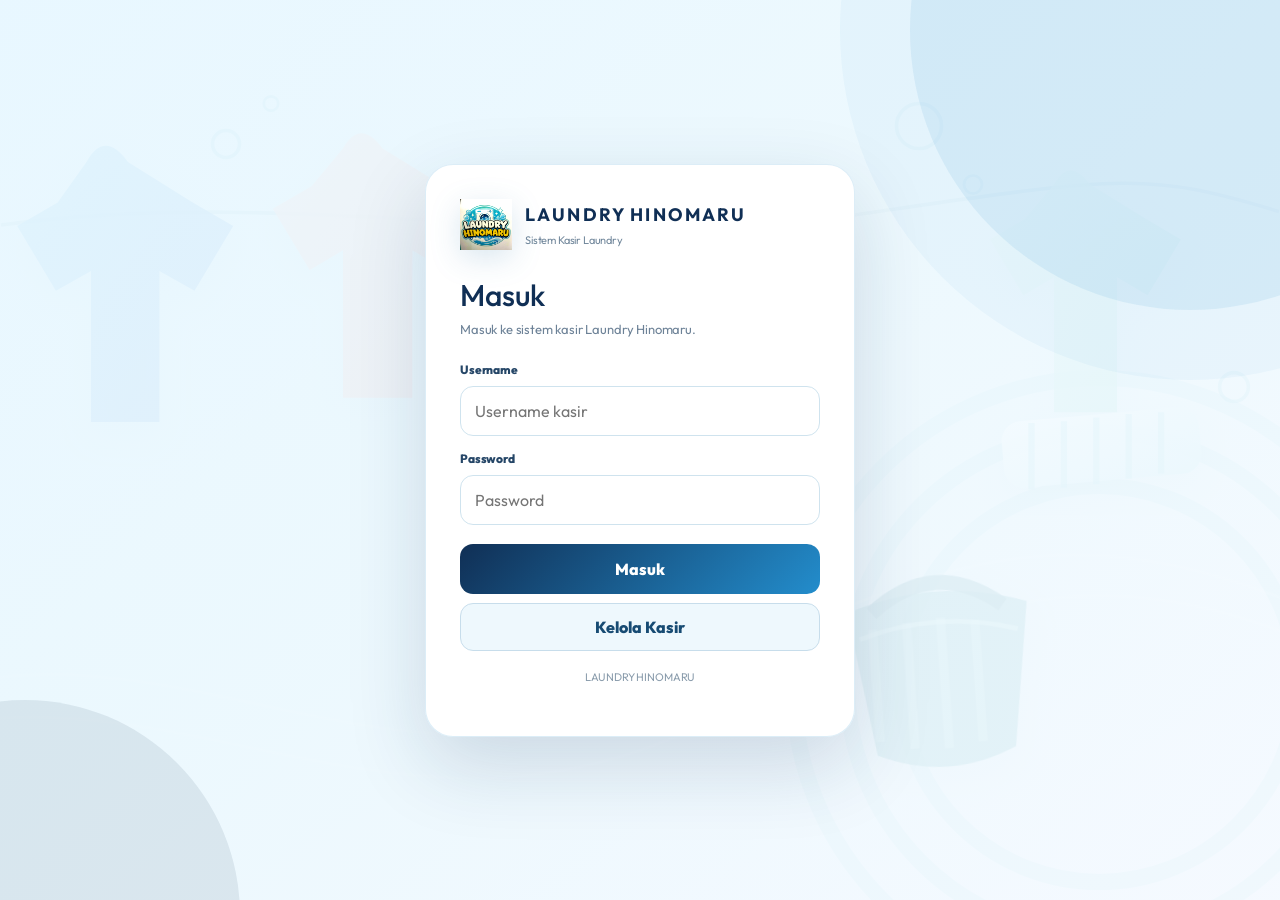
==== commit e5d0e35c: "Upload kode program laundry" ====
--- a/harga.html
+++ b/harga.html
@@ -8,8 +8,7 @@
   </title>
   <link href="https://cdn.jsdelivr.net/npm/bootstrap@5.3.3/dist/css/bootstrap.min.css" rel="stylesheet"/>
   <link href="style.css" rel="stylesheet"/>
-  <script src="jquery-3.7.1.min.js">
-  </script>
+  <script src="https://code.jquery.com/jquery-3.7.1.min.js"></script>
  </head>
  <body class="app-bg price-page">
   <div class="wash-bg">
